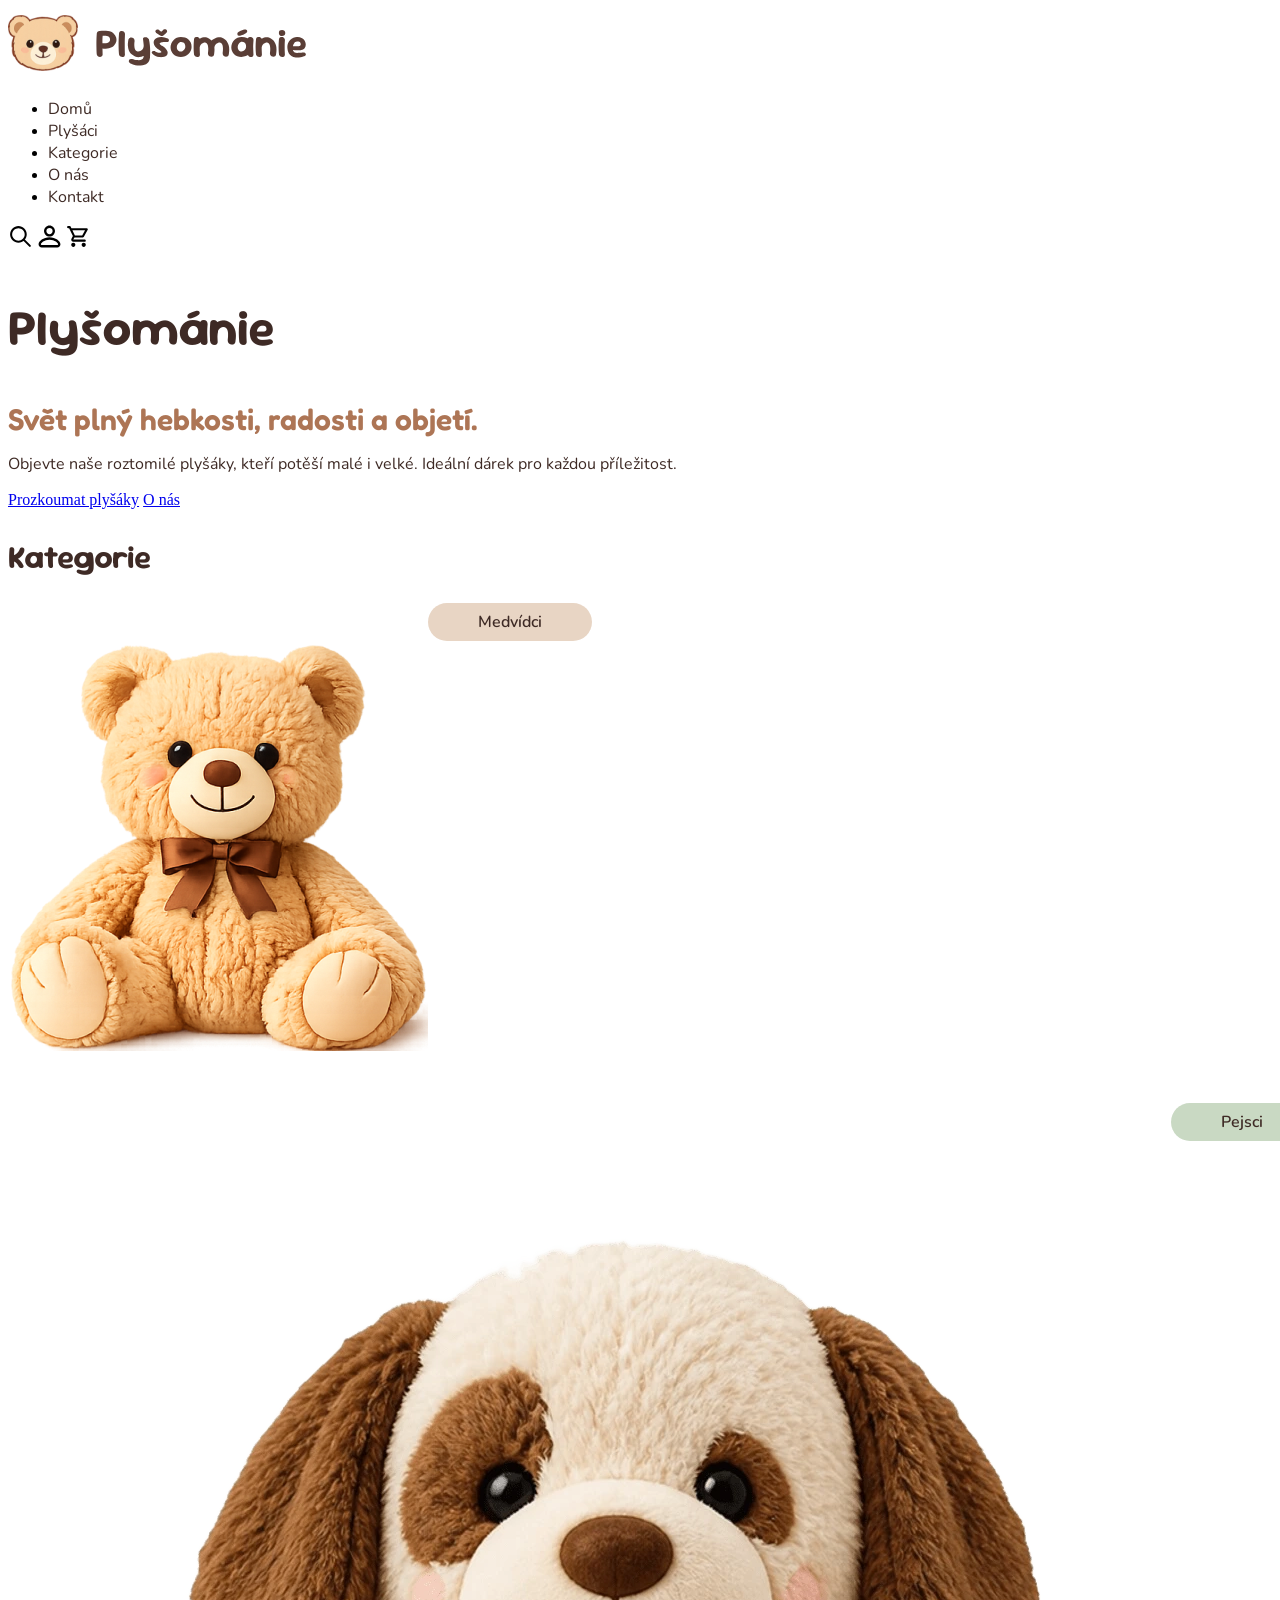
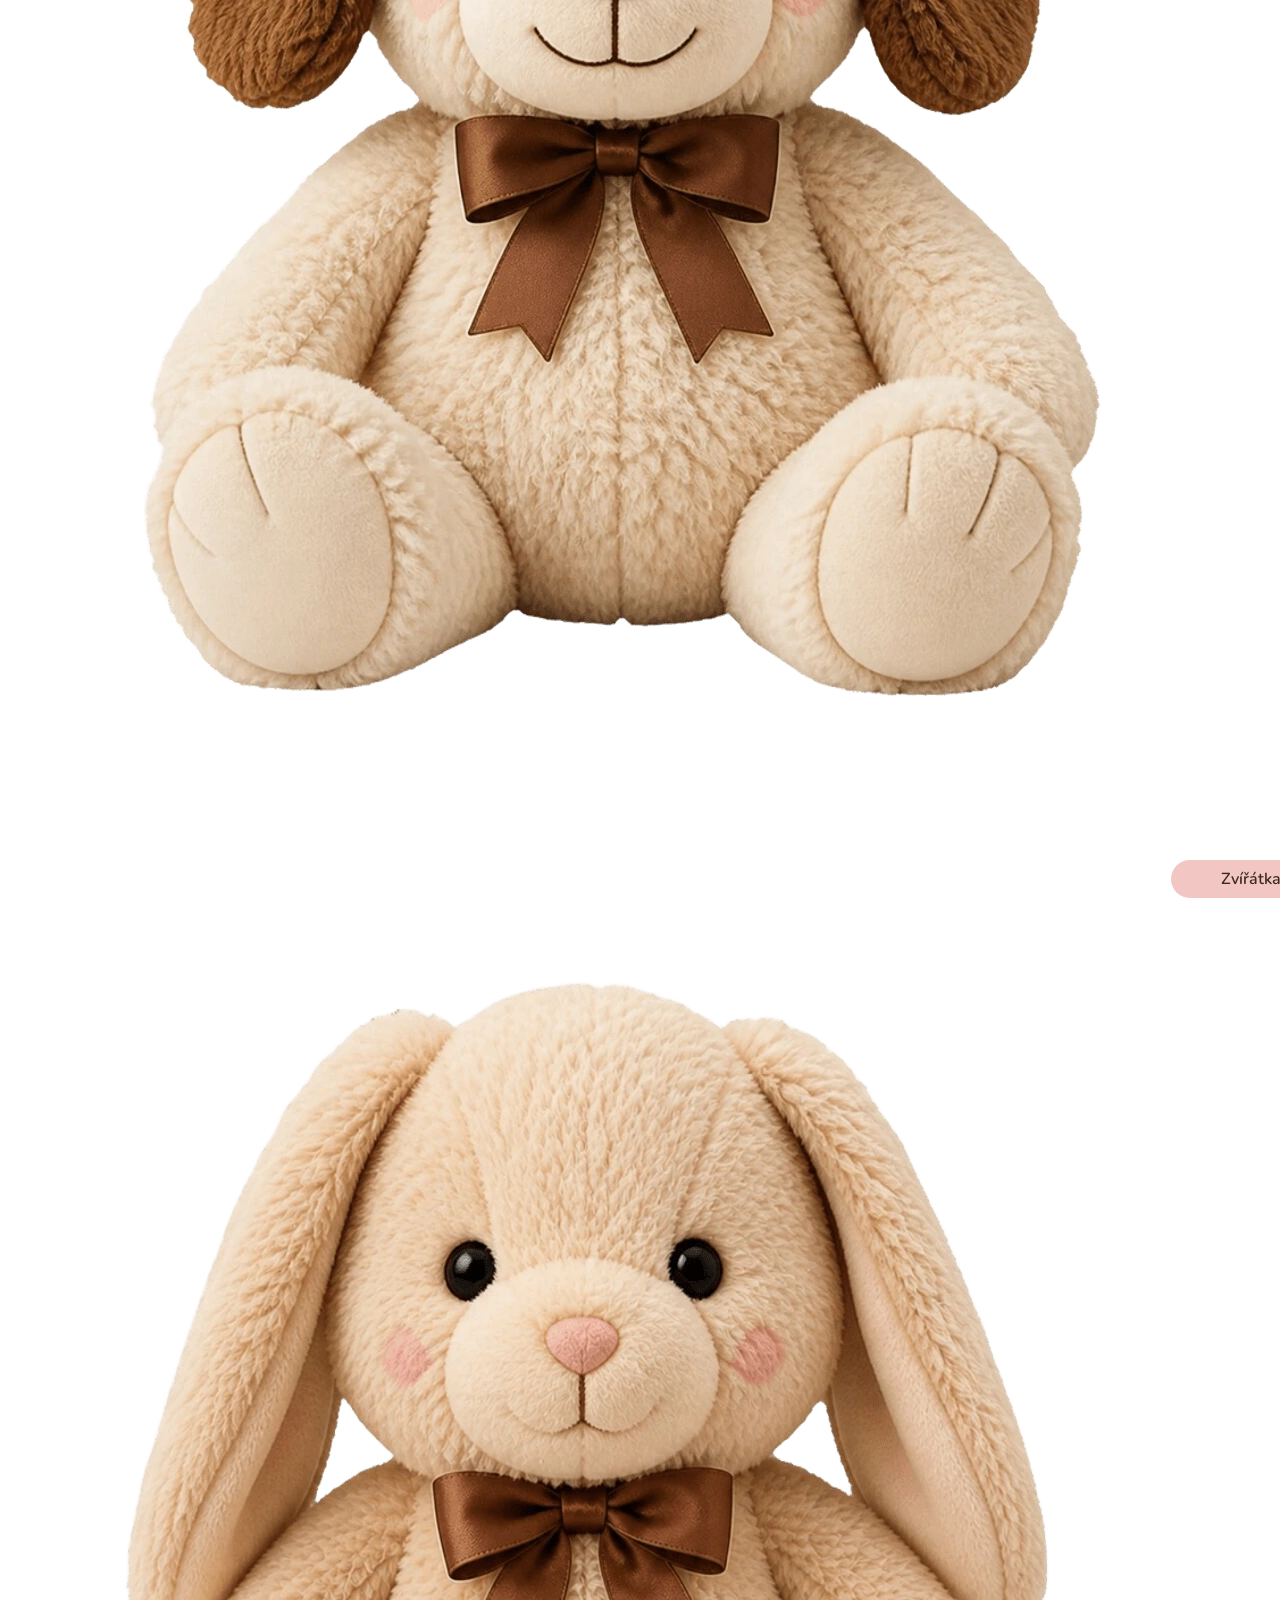
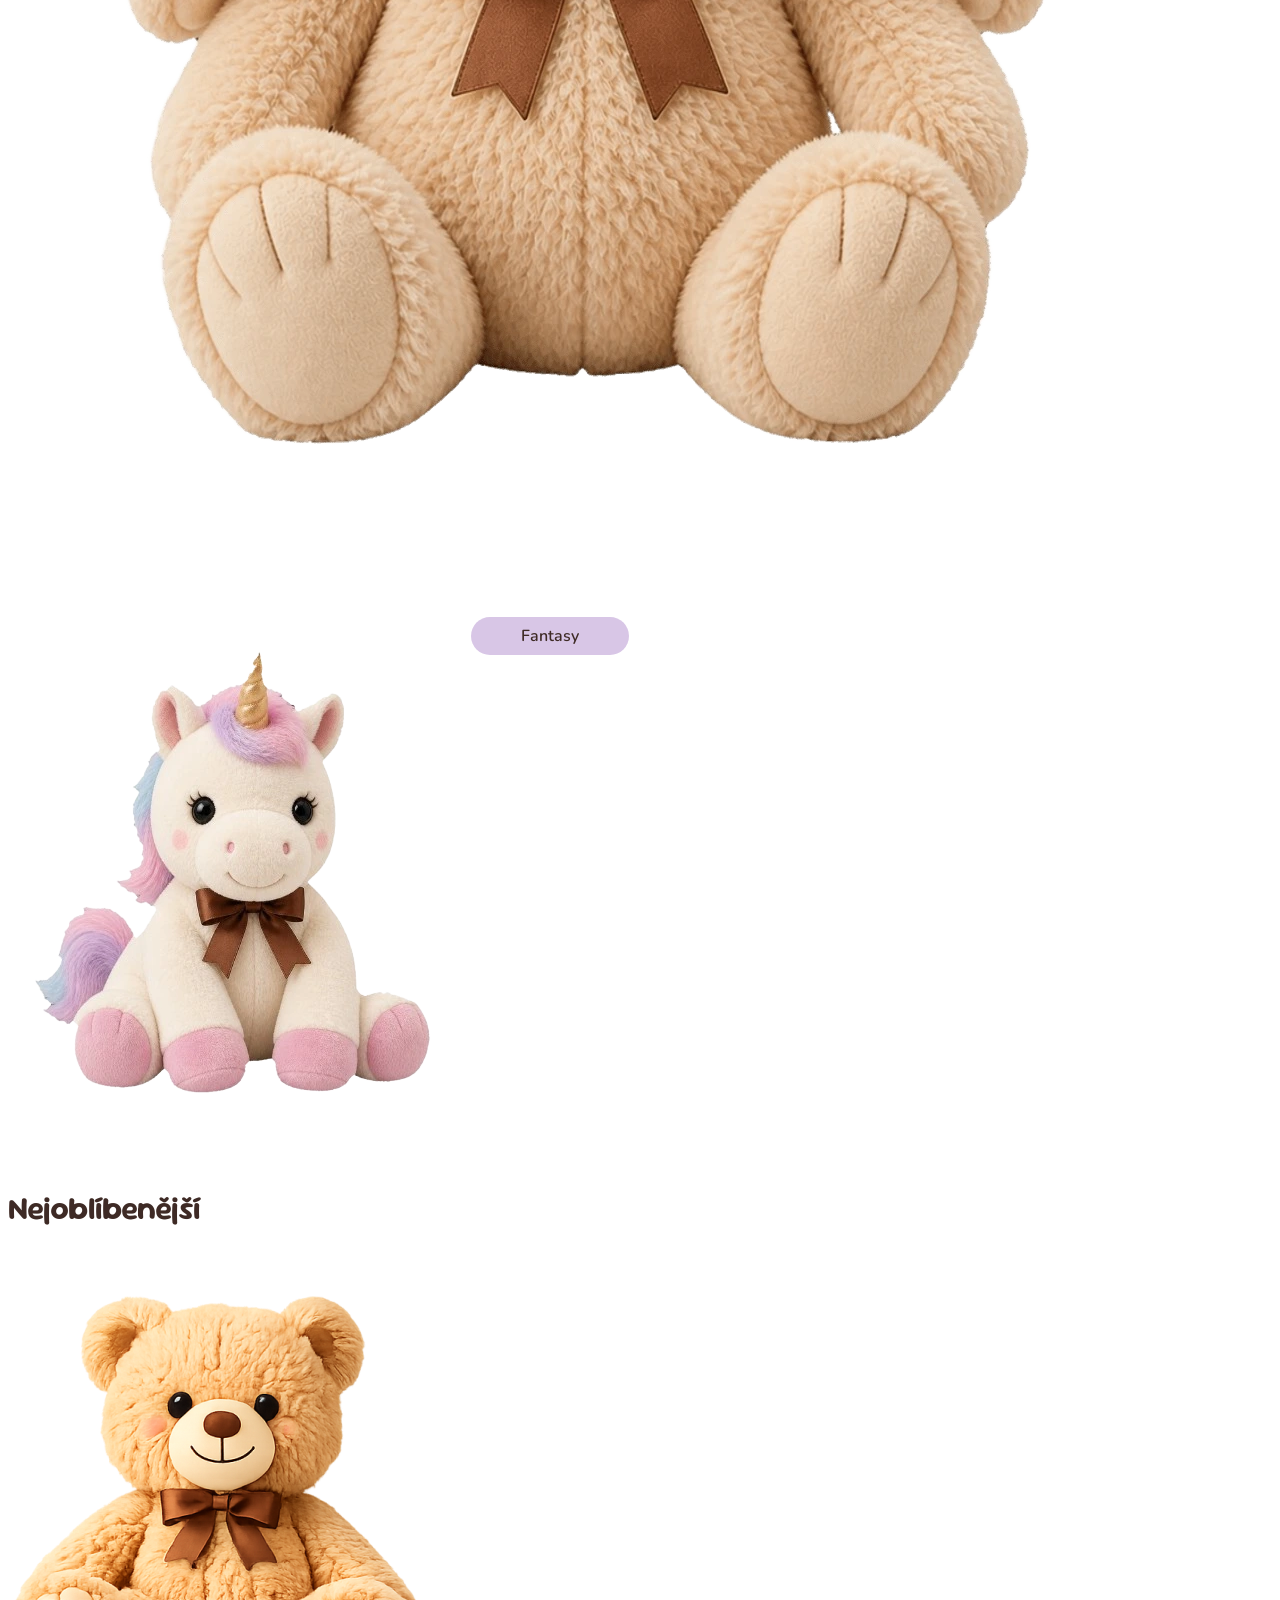
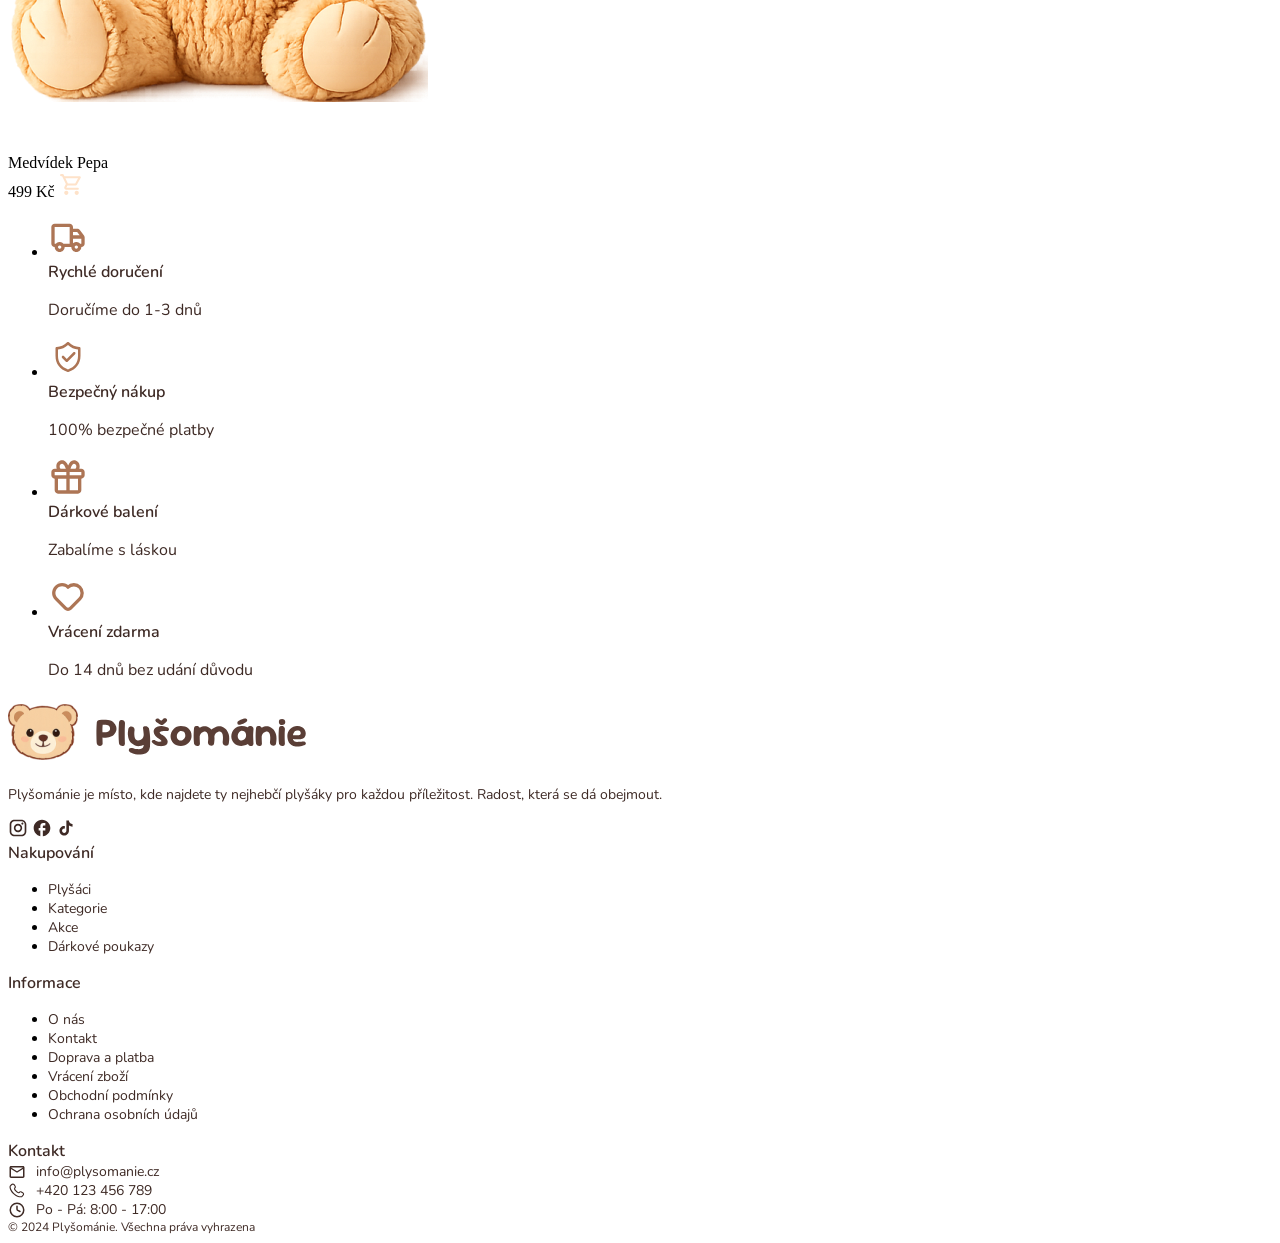
==== HTML/Domů.html @ 6375aa0b "17. commit" ====
<!DOCTYPE html>
<html lang="cs">

<head>
    <meta charset="UTF-8">
    <meta name="viewport" content="width=device-width, initial-scale=1.0">
    <link rel="stylesheet" href="../CSS/main.css">
    <title>Plyšománie - domovská stránka</title>
</head>

<body>
    <!-- Header -->
    <header class="header">
        <a href="./Domů.html" class="logo">
            <img src="../Pictures/Logo/Logo_a_název.svg" alt="Logo">
        </a>
        <nav class="nav">
            <ul>
                <li><a href="./Domů.html" class="nav__link">Domů</a></li>
                <li><a href="./Plyšáci.html" class="nav__link">Plyšáci</a></li>
                <li><a href="./Kategorie.html" class="nav__link">Kategorie</a></li>
                <li><a href="./O nás.html" class="nav__link">O nás</a></li>
                <li><a href="./Kontakt.html" class="nav__link">Kontakt</a></li>
            </ul>
        </nav>
        <div class="icons">
            <a href="#hledat" class="search-icon">
                <img src="../Pictures/Nav icons/tabler_zoom.svg" alt="Hledat">
            </a>
            <a href="#profil" class="profile-icon">
                <img src="../Pictures/Nav icons/gravity-ui_person.svg" alt="Profil">
            </a>
            <a href="#košík" class="cart-icon">
                <img src="../Pictures/Nav icons/mmaterial-symbols_shopping-cart-outline-rounded.svg" alt="Košík">
            </a>
        </div>
    </header>

    <!-- Hero -->
    <section class="hero">
        <div>
            <h1 class="hero__title">Plyšománie</h1>
            <span class="hero__subtitle">Svět plný hebkosti, radosti a objetí.</span>
            <p class="hero__description">Objevte naše roztomilé plyšáky, kteří potěší malé i velké. Ideální dárek pro
                každou příležitost.</p>
        </div>
        <div>
            <a href="./Plyšáci.html" class="btn-hero">Prozkoumat plyšáky</a>
            <a href="./O nás.html" class="btn-hero-secondary">O nás</a>
        </div>
    </section>

    <!-- Kategorie -->
    <section class="section">
        <h2 class="section__title">Kategorie</h2>
        <div class="categories">
            <a href="#medvídci" class="categories__item--bears">
                <img src="../Pictures/Animals/Medved.webp" alt="Medvídci">
                <span class="categories__title--bears">Medvídci</span>
            </a>
        </div>
        <div class="categories">
            <a href="#pejsci" class="categories__item--dogs">
                <img src="../Pictures/Animals/Pes.webp" alt="Pejsci">
                <span class="categories__title--dogs">Pejsci</span>
            </a>
        </div>
        <div class="categories">
            <a href="#zvířátka" class="categories__item--animals">
                <img src="../Pictures/Animals/Zajic.webp" alt="Zvířátka">
                <span class="categories__title--animals">Zvířátka</span>
            </a>
        </div>
        <div class="categories">
            <a href="#fantasy" class="categories__item--fantasy">
                <img src="../Pictures/Animals/Jednorozec.webp" alt="Fantasy">
                <span class="categories__title--fantasy">Fantasy</span>
            </a>
        </div>
    </section>

    <!-- Nejoblíbenější -->
    <section class="section">
        <h2 class="section__title">Nejoblíbenější</h2>
        <div class="products">
            <div class="products__item">
                <img src="../Pictures/Animals/Medved.webp" alt="Medvídek" class="product__image">
                <div class="product__info">
                    <span class="product__name">Medvídek Pepa</span>
                    <div class="product__footer">
                        <span class="product__price">499 Kč</span>
                        <a href="#košík" class="btn-product">
                            <img src="../Pictures/Card/pmaterial-symbols_shopping-cart-outline-rounded.svg" alt="Do košíku">
                        </a>
                    </div>
                    
                </div>
            </div>
            <div class="products__item">

            </div>
        </div>
    </section>

    
    <section class="benefits">
        <ul class="benefits__list">
            <li class="benefit">
                <img src="../Pictures/Benefit icons/boxicons_truck.svg" alt="Rychlé doručení" class="benefit__icon">
                <div class="benefit__text">
                    <span class="benefit__title">Rychlé doručení</span>
                    <p class="benefit__description">Doručíme do 1-3 dnů</p>
                </div>
            </li>
            <li class="benefit">
                <img src="../Pictures/Benefit icons/fluent_shield-task-16-regular.svg" alt="Bezpečný nákup" class="benefit__icon">
                <div class="benefit__text">
                    <span class="benefit__title">Bezpečný nákup</span>
                    <p class="benefit__description">100% bezpečné platby</p>
                </div>
            </li>
            <li class="benefit">
                <img src="../Pictures/Benefit icons/boxicons_gift.svg" alt="Dárkové balení" class="benefit__icon">
                <div class="benefit__text">
                    <span class="benefit__title">Dárkové balení</span>
                    <p class="benefit__description">Zabalíme s láskou</p>
                </div>
            </li>
            <li class="benefit">
                <img src="../Pictures/Benefit icons/iiconamoon_heart.svg" alt="Vrácení zdarma" class="benefit__icon">
                <div class="benefit__text">
                    <span class="benefit__title">Vrácení zdarma</span>
                    <p class="benefit__description">Do 14 dnů bez udání důvodu</p>
                </div>
            </li>
        </ul>
    </section>

    <!-- Footer -->
    <footer>
        <div class="footer__container">
            <div class="footer__brand">
                <a href="./Domů.html" class="footer__logo">
                    <img src="../Pictures/Logo/Logo_a_název.svg" alt="Logo">
                </a>
                <p class="footer__text">
                    Plyšománie je místo, kde najdete ty nejhebčí plyšáky pro každou příležitost. Radost, která se dá
                    obejmout.
                </p>
                <!-- Sociální média -->
                <div class="footer__social">
                    <a href="#instagram" class="footer__social-icon">
                        <img src="../Pictures/Footer icons/Social media icons/mdi_instagram.svg" alt="Instagram">
                    </a>
                    <a href="#facebook" class="footer__social-icon">
                        <img src="../Pictures/Footer icons/Social media icons/ic_baseline-facebook.svg"
                            alt="Facebook">
                    </a>
                    <a href="#tiktok" class="footer__social-icon">
                        <img src="../Pictures/Footer icons/Social media icons/ic_baseline-tiktok.svg"
                            alt="Tiktok">
                    </a>
                </div>
            </div>

            <!-- Nakupování -->
            <div class="footer__column">
                <span class="footer__title">Nakupování</span>
                <ul class="footer__list">
                    <li><a href="./Plyšáci.html" class="footer__link">Plyšáci</a></li>
                    <li><a href="./Kategorie.html" class="footer__link">Kategorie</a></li>
                    <li><a href="#akce" class="footer__link">Akce</a></li>
                    <li><a href="#dárkové_poukazy" class="footer__link">Dárkové poukazy</a></li>
                </ul>
            </div>

            <!-- Informace -->
            <div class="footer__column">
                <span class="footer__title">Informace</span>
                <ul class="footer__list">
                    <li><a href="./O nás.html" class="footer__link">O nás</a></li>
                    <li><a href="./Kontakt.html" class="footer__link">Kontakt</a></li>
                    <li><a href="#doprava_a_platba" class="footer__link">Doprava a platba</a></li>
                    <li><a href="#vrácení_zboží" class="footer__link">Vrácení zboží</a></li>
                    <li><a href="#obchodní_podmínky" class="footer__link">Obchodní podmínky</a></li>
                    <li><a href="#ochrana_osobních_údajů" class="footer__link">Ochrana osobních údajů</a></li>
                </ul>
            </div>

            <!-- Kontakt -->
            <div class="footer__column">
                <span class="footer__title">Kontakt</span>
                <a href="mailto:info@plysomanie.cz" class="footer__link">
                    <img src="../Pictures/Footer icons/Contact icons/material-symbols_mail-outline-rounded.svg"
                        alt="Email">
                    <span>info@plysomanie.cz</span>
                </a>
                <a href="tel:+420123456789" class="footer__link">
                    <img src="../Pictures/Footer icons/Contact icons/solar_phone-linear.svg" alt="Telefon">
                    <span>+420 123 456 789</span>
                </a>
                <div class="footer__address">
                    <img src="../Pictures/Footer icons/Contact icons/majesticons_clock-line.svg"
                        alt="Otevírací doba">
                    <span>Po - Pá: 8:00 - 17:00</span>
                </div>
            </div>
        </div>
        <div class="footer__copyright">
            © 2024 Plyšománie. Všechna práva vyhrazena
        </div>
    </footer>
</body>
</html>
---- CSS/main.css ----
@import url('https://fonts.googleapis.com/css2?family=Fredoka:wght@300..700&family=Nunito:ital,wght@0,200..1000;1,200..1000&family=Sour+Gummy:ital,wght@0,100..900;1,100..900&display=swap');
/* 
Tučnosti:
300 - Light
400 - Regular
500 - Medium
600 - Semi-Bold
700 - Bold
*/

:root {
    /* ================ Hlavní barvy ================ */
    /* Teplá hnědá */
    --primary-color: #ad7555;
    /* Teplá hnědá selected */
    --primary-color-selected: #835136;

    /* Světle béžová */
    --secondary-color: #fee2c9;
    /* Světle béžová selected */
    --secondary-color-selected: #ddb28c;

    /* Tmavší hnědá */
    --text-color: #3e2a25;
    /* Teplá hnědá */
    --secondary-text-color: #ad7555;

    /* Krémová */
    --background-color: #faf3ee;
    /* Světle šedá */
    --secondary-background-color: #ebe2da;

    /* ================ Kategorie ================ */
    /* Medvídci */
    --category-bears: #e8d5c4;
    /* Pejsci */
    --category-dogs: #c9d9c3;
    /* Zvířátka */
    --category-animals: #f2c6c2;
    /* Fantasy */
    --category-fantasy: #d8c6e6;
}


/* ================ Header a footer ================ */
/* Header */
.nav__link {
    font-family: 'Nunito', sans-serif;
    color: var(--text-color);
    font-size: 1rem;
    text-decoration: none;
}

.search-icon {
    width: 24px;
    height: 24px;
    text-decoration: none;
}

.profile-icon {
    width: 24px;
    height: 24px;
    text-decoration: none;
}

.cart-icon {
    width: 24px;
    height: 24px;
    text-decoration: none;
}

/* Footer */
.footer__text {
    font-family: 'Nunito', sans-serif;
    color: var(--text-color);
    font-size: 0.875rem;
}

.footer__social-icon {
    width: 20px;
    height: 20px;
    text-decoration: none;
}

.footer__title {
    font-family: 'Nunito', sans-serif;
    font-weight: 600;
    color: var(--text-color);
    font-size: 1rem;
}

.footer__link {
    display: flex;
    align-items: center;
    gap: 10px;
    font-family: 'Nunito', sans-serif;
    color: var(--text-color);
    font-size: 0.875rem;
    text-decoration: none;
}

.footer__address {
    display: flex;
    align-items: center;
    gap: 10px;
    font-family: 'Nunito', sans-serif;
    color: var(--text-color);
    font-size: 0.875rem;
}

.footer__copyright {
    font-family: 'Nunito', sans-serif;
    color: var(--text-color);
    font-size: 0.75rem;
}

.footer__link img {
    display: block;
    flex-shrink: 0;
    width: 18px;
    height: 18px;
}
.footer__address img {
    display: block;
    flex-shrink: 0;
    width: 18px;
    height: 18px;
}


/* ================ Domů ================ */
/* Hero */
.hero__title {
    font-family: 'Sour Gummy', sans-serif;
    font-weight: 700;
    color: var(--text-color);
    font-size: 3.125rem;
}

.hero__subtitle {
    font-family: 'Fredoka', sans-serif;
    font-weight: 600;
    color: var(--secondary-text-color);
    font-size: 1.875rem;
}

.hero__description {
    font-family: 'Nunito', sans-serif;
    color: var(--text-color);
    font-size: 1rem;
}

/* Kategorie */
.categories__title--bears {
    font-family: 'Nunito', sans-serif;
    font-weight: 600;
    color: var(--text-color);
    font-size: 1rem;
    text-decoration: none;
    position: absolute;
    background-color: var(--category-bears);
    padding: 0.5em 3.125em;
    border-radius: 50px;
}

.categories__title--dogs {
    font-family: 'Nunito', sans-serif;
    font-weight: 600;
    color: var(--text-color);
    font-size: 1rem;
    text-decoration: none;
    position: absolute;
    background-color: var(--category-dogs);
    padding: 0.5em 3.125em;
    border-radius: 50px;
}

.categories__title--animals {
    font-family: 'Nunito', sans-serif;
    font-weight: 600;
    color: var(--text-color);
    font-size: 1rem;
    text-decoration: none;
    position: absolute;
    background-color: var(--category-animals);
    padding: 0.5em 3.125em;
    border-radius: 50px;
}

.categories__title--fantasy {
    font-family: 'Nunito', sans-serif;
    font-weight: 600;
    color: var(--text-color);
    font-size: 1rem;
    text-decoration: none;
    position: absolute;
    background-color: var(--category-fantasy);
    padding: 0.5em 3.125em;
    border-radius: 50px;
}

/* Card */
.card__title {
    font-family: 'Nunito', sans-serif;
    font-weight: 600;
    color: var(--text-color);
    font-size: 1rem;
}

.card__price {
    font-family: 'Nunito', sans-serif;
    font-weight: 700;
    color: var(--secondary-text-color);
    font-size: 1.25rem;
}

/* Benefity */
.benefit__icon {
    width: 40px;
    height: 40px;
}

.benefit__title {
    font-family: 'Nunito', sans-serif;
    font-weight: 600;
    color: var(--text-color);
    font-size: 1rem;
}

.benefit__description {
    font-family: 'Nunito', sans-serif;
    color: var(--text-color);
    font-size: 1rem;
}


/* ================ O nás ================ */
/* Tým */
.team__name {
    font-family: 'Nunito', sans-serif;
    font-weight: 600;
    color: var(--text-color);
    font-size: 1rem;
}

.team__position {
    font-family: 'Nunito', sans-serif;
    font-weight: 400;
    color: var(--text-color);
    font-size: 1rem;
}


/* ================ Kontakt ================ */
/* Kontakt */
.contact__text-title {
    font-family: 'Nunito', sans-serif;
    font-weight: 600;
    color: var(--text-color);
    font-size: 1rem;
}

.contact__text-description {
    font-family: 'Nunito', sans-serif;
    color: var(--text-color);
    font-size: 1rem;
    text-decoration: none;
}

.contact__social-icon {
    width: 34px;
    height: 34px;
    text-decoration: none;
}

.contact__icon {
    width: 40px;
    height: 40px;
}

/* Napište nám */
.contact-form__checkbox-label {
    gap: 10px;
    font-family: 'Nunito', sans-serif;
    color: var(--text-color);
    font-size: 0.875rem;
}


/* ================ Section ================ */

/* h2 */
.section__title {
    font-family: 'Sour Gummy', sans-serif;
    font-weight: 700;
    color: var(--text-color);
    font-size: 2rem;
}

.section__description {
    font-family: 'Nunito', sans-serif;
    color: var(--text-color);
    font-size: 1rem;
}
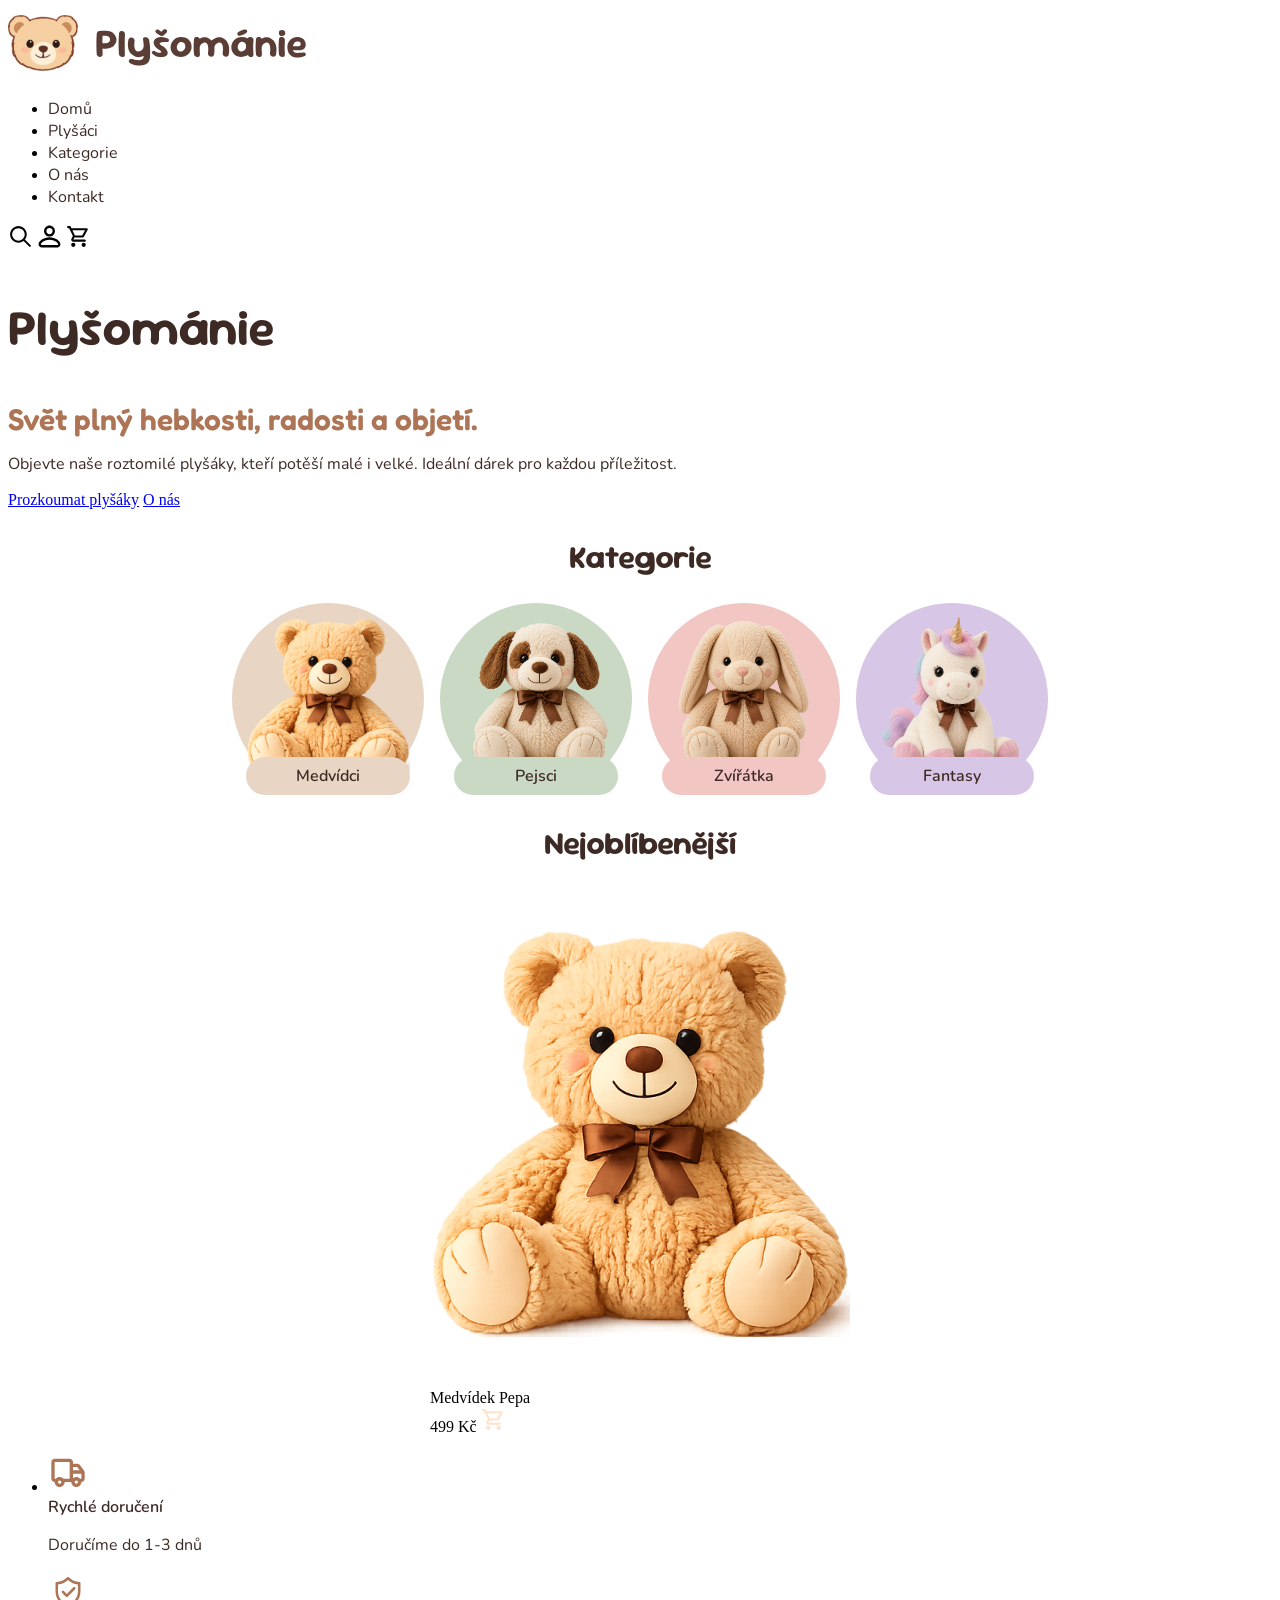
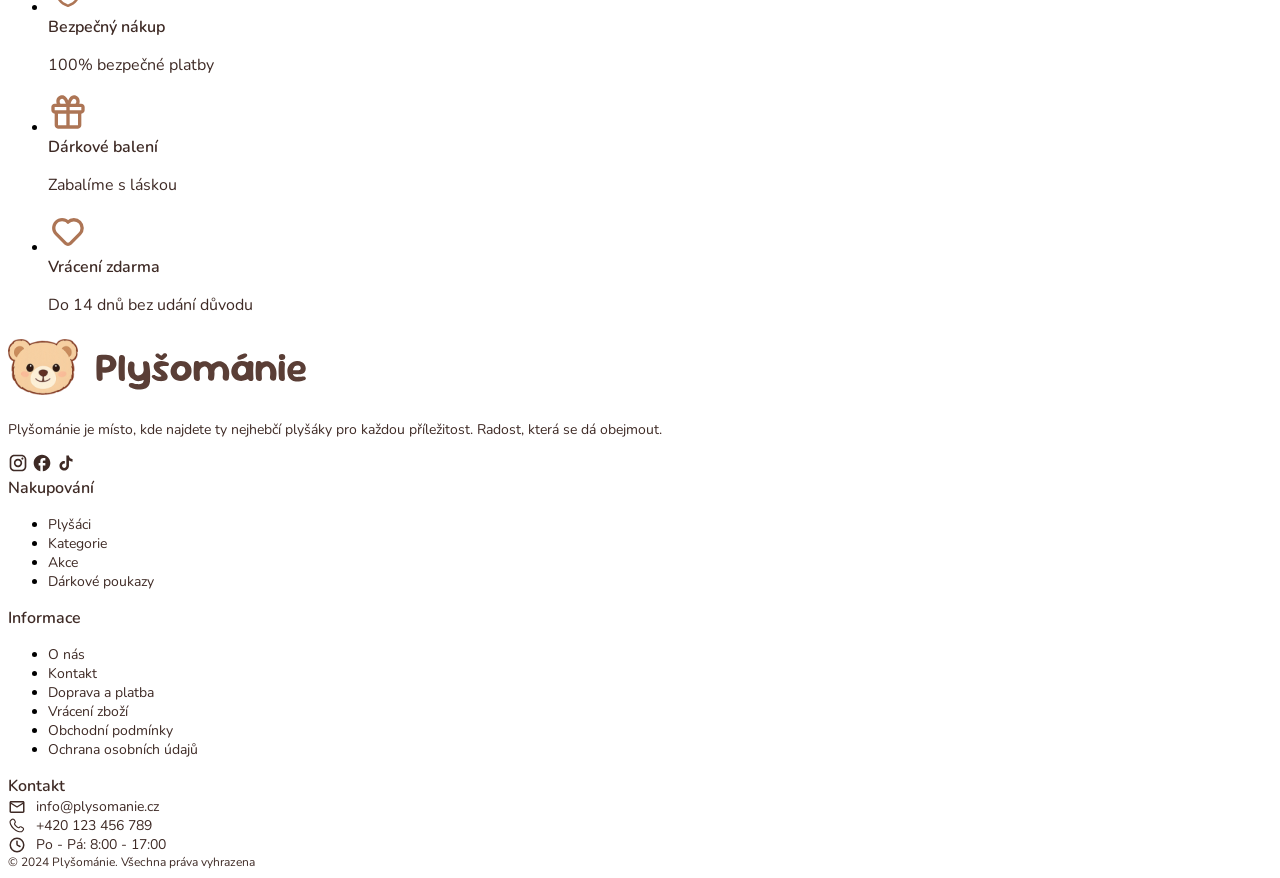
==== commit 120dbbc6: "19. commit - kategorie-flex" ====
--- a/HTML/Domů.html
+++ b/HTML/Domů.html
@@ -54,28 +54,34 @@
     <section class="section">
         <h2 class="section__title">Kategorie</h2>
         <div class="categories">
-            <a href="#medvídci" class="categories__item--bears">
-                <img src="../Pictures/Animals/Medved.webp" alt="Medvídci">
-                <span class="categories__title--bears">Medvídci</span>
-            </a>
-        </div>
-        <div class="categories">
-            <a href="#pejsci" class="categories__item--dogs">
-                <img src="../Pictures/Animals/Pes.webp" alt="Pejsci">
-                <span class="categories__title--dogs">Pejsci</span>
-            </a>
-        </div>
-        <div class="categories">
-            <a href="#zvířátka" class="categories__item--animals">
-                <img src="../Pictures/Animals/Zajic.webp" alt="Zvířátka">
-                <span class="categories__title--animals">Zvířátka</span>
-            </a>
-        </div>
-        <div class="categories">
-            <a href="#fantasy" class="categories__item--fantasy">
-                <img src="../Pictures/Animals/Jednorozec.webp" alt="Fantasy">
-                <span class="categories__title--fantasy">Fantasy</span>
-            </a>
+            <div class="categories_item">
+                <a href="#medvídci" class="categories__item--bears">
+                    <div class="categories__circle--bears"></div>
+                    <img class="categories__image" src="../Pictures/Animals/Medved.webp" alt="Medvídci">
+                    <span class="categories__title--bears">Medvídci</span>
+                </a>
+            </div>
+            <div class="categories_item">
+                <a href="#pejsci" class="categories__item--dogs">
+                    <div class="categories__circle--dogs"></div>
+                    <img class="categories__image" src="../Pictures/Animals/Pes.webp" alt="Pejsci">
+                    <span class="categories__title--dogs">Pejsci</span>
+                </a>
+            </div>
+            <div class="categories_item">
+                <a href="#zvířátka" class="categories__item--animals">
+                    <div class="categories__circle--animals"></div>
+                    <img class="categories__image" src="../Pictures/Animals/Zajic.webp" alt="Zvířátka">
+                    <span class="categories__title--animals">Zvířátka</span>
+                </a>
+            </div>
+            <div class="categories_item">
+                <a href="#fantasy" class="categories__item--fantasy">
+                    <div class="categories__circle--fantasy"></div>
+                    <img class="categories__image" src="../Pictures/Animals/Jednorozec.webp" alt="Fantasy">
+                    <span class="categories__title--fantasy">Fantasy</span>
+                </a>
+            </div>
         </div>
     </section>
 
@@ -90,10 +96,11 @@
                     <div class="product__footer">
                         <span class="product__price">499 Kč</span>
                         <a href="#košík" class="btn-product">
-                            <img src="../Pictures/Card/pmaterial-symbols_shopping-cart-outline-rounded.svg" alt="Do košíku">
+                            <img src="../Pictures/Card/pmaterial-symbols_shopping-cart-outline-rounded.svg"
+                                alt="Do košíku">
                         </a>
                     </div>
-                    
+
                 </div>
             </div>
             <div class="products__item">
@@ -102,7 +109,7 @@
         </div>
     </section>
 
-    
+
     <section class="benefits">
         <ul class="benefits__list">
             <li class="benefit">
@@ -113,7 +120,8 @@
                 </div>
             </li>
             <li class="benefit">
-                <img src="../Pictures/Benefit icons/fluent_shield-task-16-regular.svg" alt="Bezpečný nákup" class="benefit__icon">
+                <img src="../Pictures/Benefit icons/fluent_shield-task-16-regular.svg" alt="Bezpečný nákup"
+                    class="benefit__icon">
                 <div class="benefit__text">
                     <span class="benefit__title">Bezpečný nákup</span>
                     <p class="benefit__description">100% bezpečné platby</p>
@@ -153,12 +161,10 @@
                         <img src="../Pictures/Footer icons/Social media icons/mdi_instagram.svg" alt="Instagram">
                     </a>
                     <a href="#facebook" class="footer__social-icon">
-                        <img src="../Pictures/Footer icons/Social media icons/ic_baseline-facebook.svg"
-                            alt="Facebook">
+                        <img src="../Pictures/Footer icons/Social media icons/ic_baseline-facebook.svg" alt="Facebook">
                     </a>
                     <a href="#tiktok" class="footer__social-icon">
-                        <img src="../Pictures/Footer icons/Social media icons/ic_baseline-tiktok.svg"
-                            alt="Tiktok">
+                        <img src="../Pictures/Footer icons/Social media icons/ic_baseline-tiktok.svg" alt="Tiktok">
                     </a>
                 </div>
             </div>
@@ -200,8 +206,7 @@
                     <span>+420 123 456 789</span>
                 </a>
                 <div class="footer__address">
-                    <img src="../Pictures/Footer icons/Contact icons/majesticons_clock-line.svg"
-                        alt="Otevírací doba">
+                    <img src="../Pictures/Footer icons/Contact icons/majesticons_clock-line.svg" alt="Otevírací doba">
                     <span>Po - Pá: 8:00 - 17:00</span>
                 </div>
             </div>
@@ -211,4 +216,5 @@
         </div>
     </footer>
 </body>
+
 </html>
--- a/CSS/main.css
+++ b/CSS/main.css
@@ -151,16 +151,87 @@
 }
 
 /* Kategorie */
+.section {
+    display: flex;
+    flex-direction: column;
+    align-items: center;
+    justify-content: center;
+}
+
+.categories {
+    display: flex;
+    flex-wrap: wrap;
+    align-items: center;
+    justify-content: center;
+    gap: 1rem;
+}
+.categories_item {
+    display: flex;
+    align-items: center;
+    justify-content: center;
+}
+
+.categories__item--bears {
+    position: relative;
+    width: 12rem;
+    height: 12rem;
+}
+
+.categories__image {
+    position: absolute;
+    width: 10.25rem;
+    z-index: 1;
+    left: 50%;
+    top: 50%;
+    transform: translate(-50%, -50%);
+}
+
 .categories__title--bears {
     font-family: 'Nunito', sans-serif;
     font-weight: 600;
     color: var(--text-color);
     font-size: 1rem;
     text-decoration: none;
-    position: absolute;
+    text-align: center;
+    position: absolute;
+    z-index: 1;
     background-color: var(--category-bears);
+    width: 4rem;
     padding: 0.5em 3.125em;
     border-radius: 50px;
+    bottom: 0rem;
+    left: 50%;
+    transform: translateX(-50%);
+}
+
+.categories__circle--bears {
+    z-index: -1;
+    width: 12rem;
+    height: 12rem;
+    background-color: var(--category-bears);
+    border-radius: 50%;
+    position: absolute;
+    left: 50%;
+    top: 50%;
+    transform: translate(-50%, -50%);
+}
+
+.categories__item--dogs {
+    position: relative;
+    width: 12rem;
+    height: 12rem;
+}
+
+.categories__circle--dogs {
+    z-index: -1;
+    width: 12rem;
+    height: 12rem;
+    background-color: var(--category-dogs);
+    border-radius: 50%;
+    position: absolute;
+    left: 50%;
+    top: 50%;
+    transform: translate(-50%, -50%);
 }
 
 .categories__title--dogs {
@@ -169,10 +240,34 @@
     color: var(--text-color);
     font-size: 1rem;
     text-decoration: none;
-    position: absolute;
+    text-align: center;
+    position: absolute;
+    z-index: 1;
     background-color: var(--category-dogs);
+    width: 4rem;
     padding: 0.5em 3.125em;
     border-radius: 50px;
+    bottom: 0rem;
+    left: 50%;
+    transform: translateX(-50%);
+}
+
+.categories__item--animals {
+    position: relative;
+    width: 12rem;
+    height: 12rem;
+}
+
+.categories__circle--animals {
+    z-index: -1;
+    width: 12rem;
+    height: 12rem;
+    background-color: var(--category-animals);
+    border-radius: 50%;
+    position: absolute;
+    left: 50%;
+    top: 50%;
+    transform: translate(-50%, -50%);
 }
 
 .categories__title--animals {
@@ -181,10 +276,34 @@
     color: var(--text-color);
     font-size: 1rem;
     text-decoration: none;
-    position: absolute;
+    text-align: center;
+    position: absolute;
+    z-index: 1;
     background-color: var(--category-animals);
+    width: 4rem;
     padding: 0.5em 3.125em;
     border-radius: 50px;
+    bottom: 0rem;
+    left: 50%;
+    transform: translateX(-50%);
+}
+
+.categories__item--fantasy {
+    position: relative;
+    width: 12rem;
+    height: 12rem;
+}
+
+.categories__circle--fantasy {
+    z-index: -1;
+    width: 12rem;
+    height: 12rem;
+    background-color: var(--category-fantasy);
+    border-radius: 50%;
+    position: absolute;
+    left: 50%;
+    top: 50%;
+    transform: translate(-50%, -50%);
 }
 
 .categories__title--fantasy {
@@ -193,10 +312,16 @@
     color: var(--text-color);
     font-size: 1rem;
     text-decoration: none;
-    position: absolute;
+    text-align: center;
+    position: absolute;
+    z-index: 1;
     background-color: var(--category-fantasy);
+    width: 4rem;
     padding: 0.5em 3.125em;
     border-radius: 50px;
+    bottom: 0rem;
+    left: 50%;
+    transform: translateX(-50%);
 }
 
 /* Card */
@@ -286,6 +411,12 @@
     font-size: 0.875rem;
 }
 
+.contact-form__label {
+    font-family: 'Nunito', sans-serif;
+    color: var(--text-color);
+    font-size: 0.875rem;
+}
+
 
 /* ================ Section ================ */
 
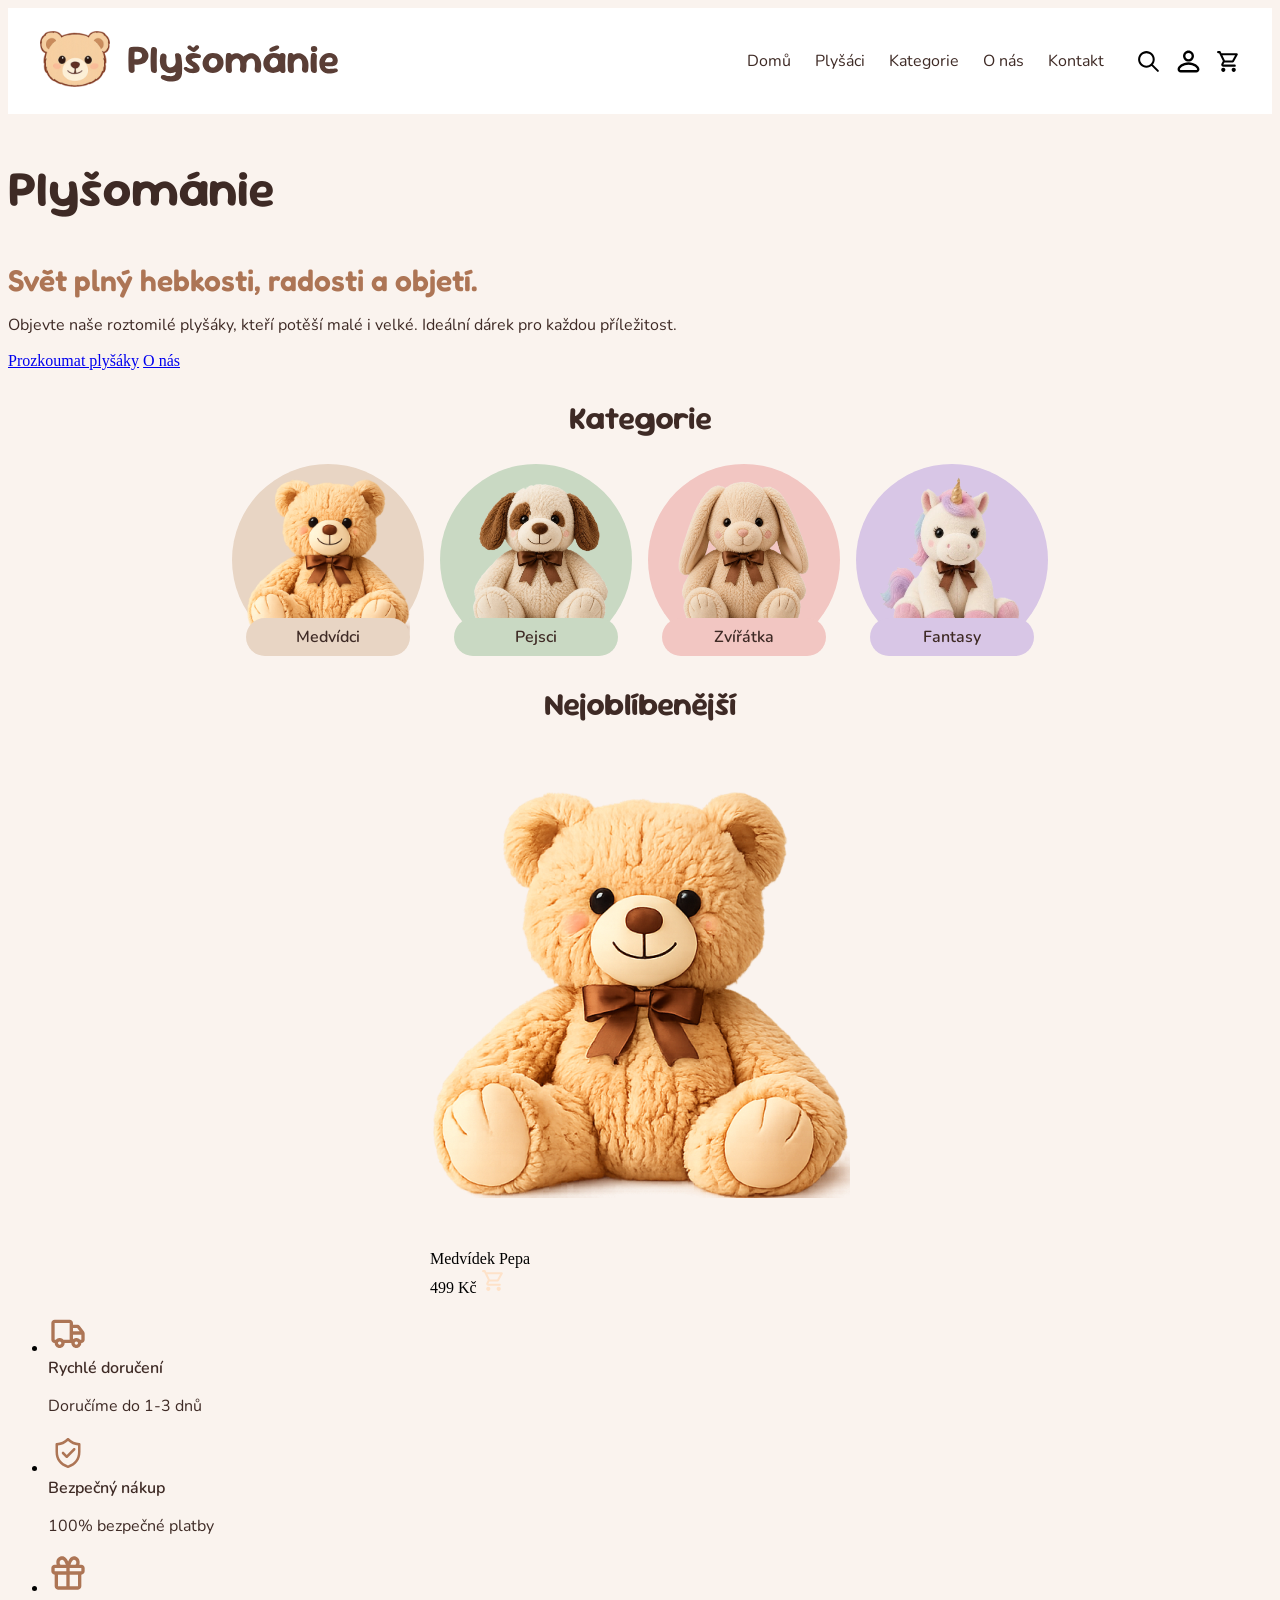
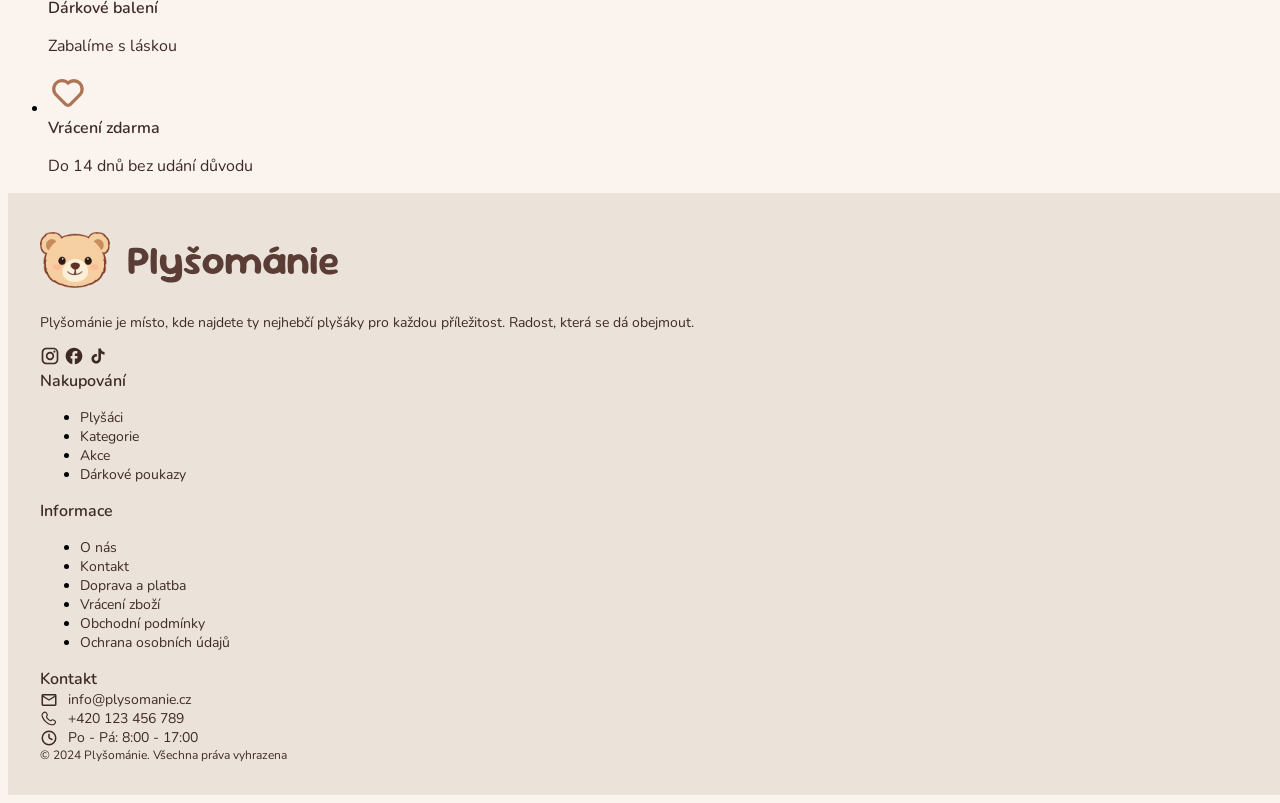
==== commit c5b78d2c: "20. commit - menu" ====
--- a/HTML/Domů.html
+++ b/HTML/Domů.html
@@ -11,29 +11,43 @@
 <body>
     <!-- Header -->
     <header class="header">
-        <a href="./Domů.html" class="logo">
-            <img src="../Pictures/Logo/Logo_a_název.svg" alt="Logo">
-        </a>
-        <nav class="nav">
-            <ul>
-                <li><a href="./Domů.html" class="nav__link">Domů</a></li>
-                <li><a href="./Plyšáci.html" class="nav__link">Plyšáci</a></li>
-                <li><a href="./Kategorie.html" class="nav__link">Kategorie</a></li>
-                <li><a href="./O nás.html" class="nav__link">O nás</a></li>
-                <li><a href="./Kontakt.html" class="nav__link">Kontakt</a></li>
-            </ul>
-        </nav>
-        <div class="icons">
-            <a href="#hledat" class="search-icon">
-                <img src="../Pictures/Nav icons/tabler_zoom.svg" alt="Hledat">
+        <div class="header__container">
+            <a href="./Domů.html" class="logo">
+                <img src="../Pictures/Logo/Logo_a_název.svg" alt="Logo">
             </a>
-            <a href="#profil" class="profile-icon">
-                <img src="../Pictures/Nav icons/gravity-ui_person.svg" alt="Profil">
-            </a>
-            <a href="#košík" class="cart-icon">
-                <img src="../Pictures/Nav icons/mmaterial-symbols_shopping-cart-outline-rounded.svg" alt="Košík">
-            </a>
-        </div>
+            <div class="header__right">
+                <div class="hamburger-zone">
+                    <button class="hamburger-btn">
+                        <div class="hamburger">
+                            <span></span>
+                            <span></span>
+                            <span></span>
+                        </div>
+                    </button>
+
+                    <nav class="nav">
+                        <ul class="nav__list">
+                            <li><a href="./Domů.html" class="nav__link">Domů</a></li>
+                            <li><a href="./Plyšáci.html" class="nav__link">Plyšáci</a></li>
+                            <li><a href="./Kategorie.html" class="nav__link">Kategorie</a></li>
+                            <li><a href="./O nás.html" class="nav__link">O nás</a></li>
+                            <li><a href="./Kontakt.html" class="nav__link">Kontakt</a></li>
+                        </ul>
+                        <div class="icons">
+                            <a href="#hledat" class="search-icon">
+                                <img src="../Pictures/Nav icons/tabler_zoom.svg" alt="Hledat">
+                            </a>
+                            <a href="#profil" class="profile-icon">
+                                <img src="../Pictures/Nav icons/gravity-ui_person.svg" alt="Profil">
+                            </a>
+                            <a href="#košík" class="cart-icon">
+                                <img src="../Pictures/Nav icons/mmaterial-symbols_shopping-cart-outline-rounded.svg"
+                                    alt="Košík">
+                            </a>
+                        </div>
+                    </nav>
+                </div>
+            </div>
     </header>
 
     <!-- Hero -->
@@ -145,7 +159,7 @@
     </section>
 
     <!-- Footer -->
-    <footer>
+    <footer class="footer">
         <div class="footer__container">
             <div class="footer__brand">
                 <a href="./Domů.html" class="footer__logo">
@@ -214,6 +228,7 @@
         <div class="footer__copyright">
             © 2024 Plyšománie. Všechna práva vyhrazena
         </div>
+        <script src="../JS/hamburger.js"></script>
     </footer>
 </body>
 
--- a/CSS/main.css
+++ b/CSS/main.css
@@ -29,6 +29,10 @@
     --background-color: #faf3ee;
     /* Světle šedá */
     --secondary-background-color: #ebe2da;
+    /* Bílá */
+    --header-background-color: #ffffff;
+    /* Šedobílá */
+    --menu-background-color: #ECECEC;
 
     /* ================ Kategorie ================ */
     /* Medvídci */
@@ -43,12 +47,54 @@
 
 
 /* ================ Header a footer ================ */
+
+body {
+    background-color: var(--background-color);
+}
+
 /* Header */
+.header {
+    width: 100%;
+    background-color: var(--header-background-color);
+}
+
+.header__container {
+    display: flex;
+    align-items: center;
+    justify-content: space-between;
+    padding: 1rem 2rem;
+}
+
+.header__right {
+    display: flex;
+    align-items: center;
+    gap: 1rem;
+}
+
+.nav {
+    display: flex;
+    align-items: center;
+    gap: 2rem;
+}
+
+.nav__list {
+    display: flex;
+    list-style: none;
+    gap: 1.5rem;
+}
+
 .nav__link {
     font-family: 'Nunito', sans-serif;
     color: var(--text-color);
     font-size: 1rem;
     text-decoration: none;
+    white-space: nowrap;
+}
+
+.icons {
+    display: flex;
+    align-items: center;
+    gap: 1rem;
 }
 
 .search-icon {
@@ -69,11 +115,131 @@
     text-decoration: none;
 }
 
+/* Hamburger */
+.hamburger-btn {
+    display: none;
+    background: none;
+    border: none;
+    cursor: pointer;
+    padding: 0;
+}
+
+.hamburger {
+    --rotate-time: .15s;
+    --move-time: .1s;
+}
+
+.hamburger {
+    width: 60px;
+    height: 45px;
+    position: absolute;
+    margin-top: -1.5rem;
+    margin-left: -3rem;
+}
+
+.hamburger span {
+    position: absolute;
+    height: 9px;
+    width: 100%;
+    background: var(--primary-color);
+    border-radius: 4.5px;
+    left: 0;
+    transform-origin: center;
+}
+
+.hamburger span:nth-child(1) {
+    top: 0px;
+}
+
+.hamburger span:nth-child(2) {
+    top: 18px;
+}
+
+.hamburger span:nth-child(3) {
+    bottom: 0px;
+}
+
+@media screen and (max-width: 870px) {
+
+    .hamburger-btn {
+        display: block;
+        position: absolute;
+        z-index: 5;
+    }
+
+    .nav {
+        display: none;
+    }
+
+    .icons {
+        display: none;
+        margin-top: 0;
+    }
+
+    .hamburger-zone.active .nav {
+        display: flex;
+        flex-direction: column;
+        justify-content: center;
+        position: fixed;
+        top: 0;
+        left: 0;
+        width: 100%;
+        height: auto;
+        background-color: var(--menu-background-color);
+        z-index: 4;
+        padding-top: 7rem;
+        padding-bottom: 2rem;
+    }
+
+    .hamburger-zone.active .icons {
+        display: flex;
+        flex-direction: row;
+        justify-content: center;
+        gap: 3rem;
+        margin-top: 4rem;
+    }
+
+    .nav__list {
+        flex-direction: column;
+        align-items: center;
+        gap: 3rem;
+        padding: 0;
+        margin: 0;
+    }
+
+    .hamburger span {
+        transition: transform 0.5s 0.5s,
+        top 0.5s;
+    }
+
+    .hamburger-zone.active .hamburger span:nth-child(2) {
+        opacity: 0;
+        transition: opacity 0.5s;
+    }
+
+    .hamburger-zone.active .hamburger span:nth-child(1) {
+        transform: rotateZ(45deg);
+        top: 18px;
+    }
+
+    .hamburger-zone.active .hamburger span:nth-child(3) {
+        transform: rotateZ(-45deg);
+        top: 18px;
+    }
+}
+
 /* Footer */
+.footer {
+    width: 100%;
+    background-color: var(--secondary-background-color);
+    padding: 2rem;
+}
+
 .footer__text {
     font-family: 'Nunito', sans-serif;
     color: var(--text-color);
     font-size: 0.875rem;
+    display: block;
 }
 
 .footer__social-icon {
@@ -120,6 +286,7 @@
     width: 18px;
     height: 18px;
 }
+
 .footer__address img {
     display: block;
     flex-shrink: 0;
@@ -165,6 +332,7 @@
     justify-content: center;
     gap: 1rem;
 }
+
 .categories_item {
     display: flex;
     align-items: center;
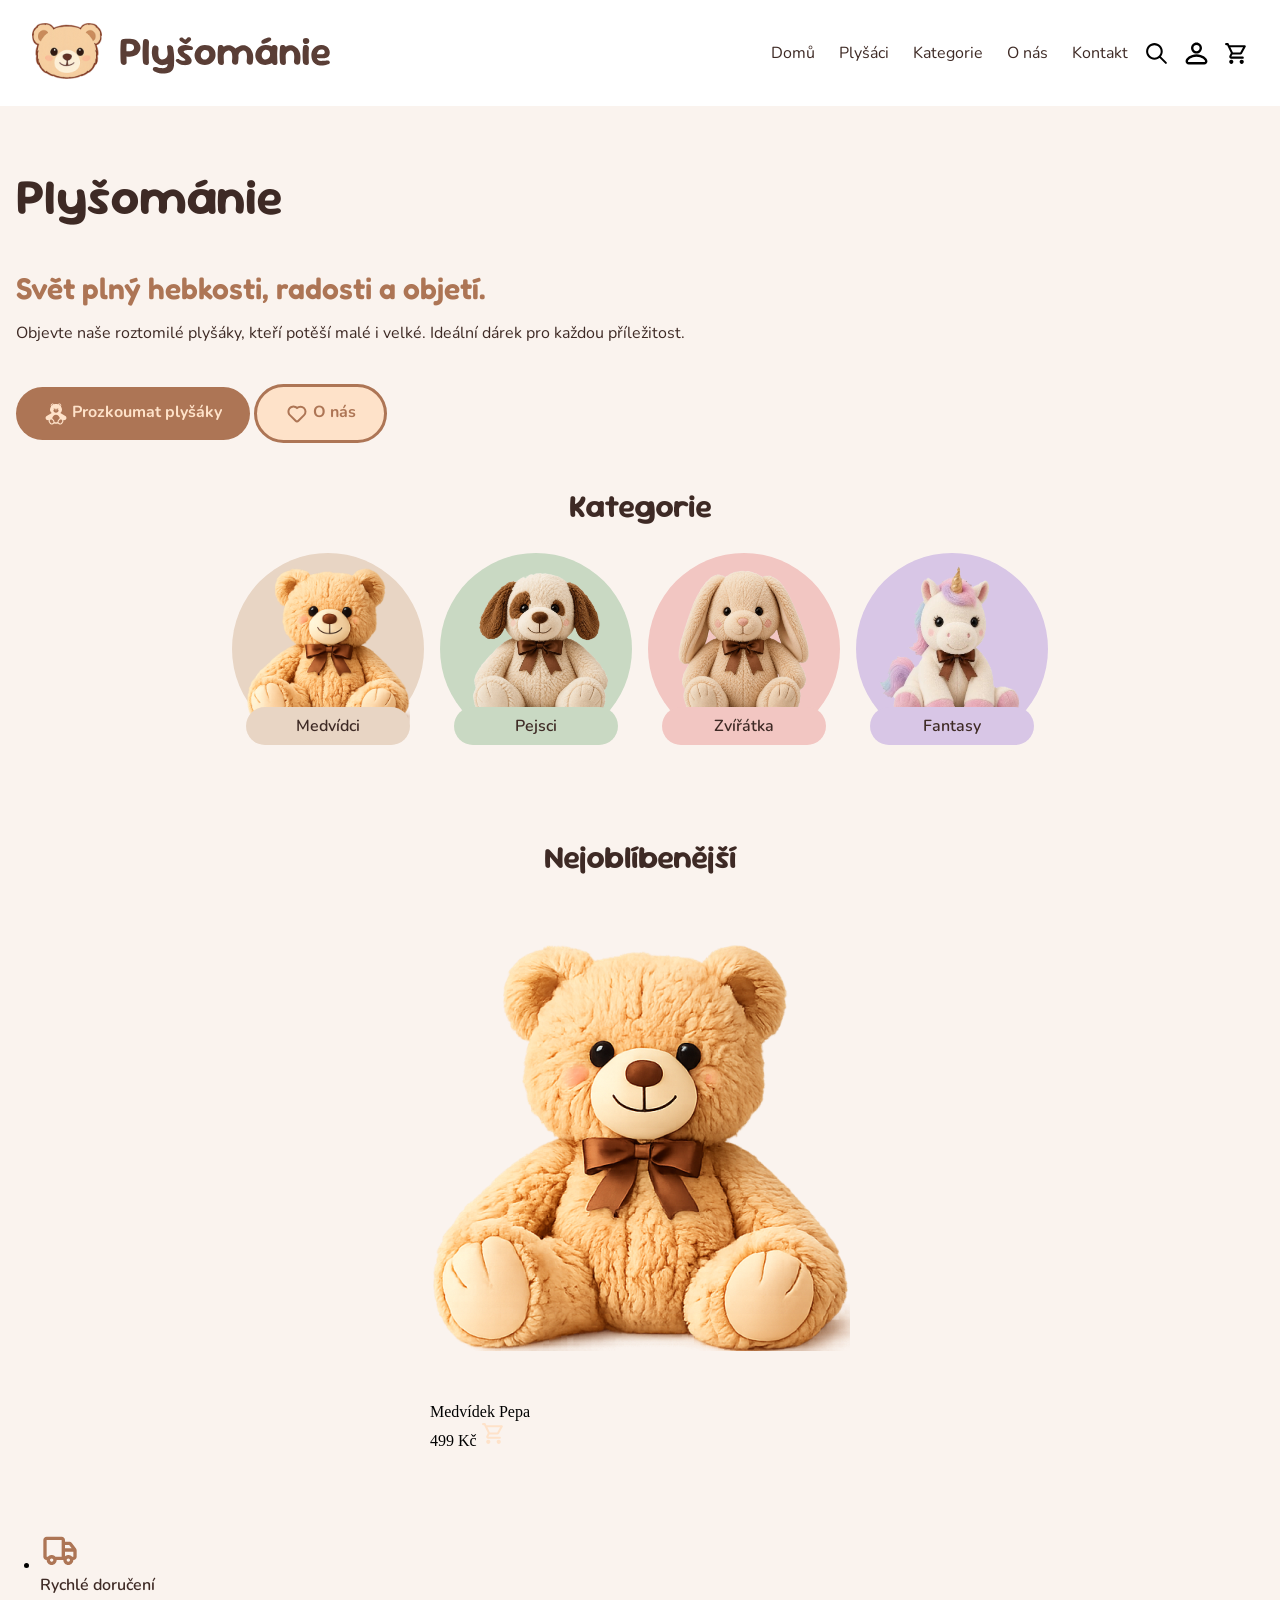
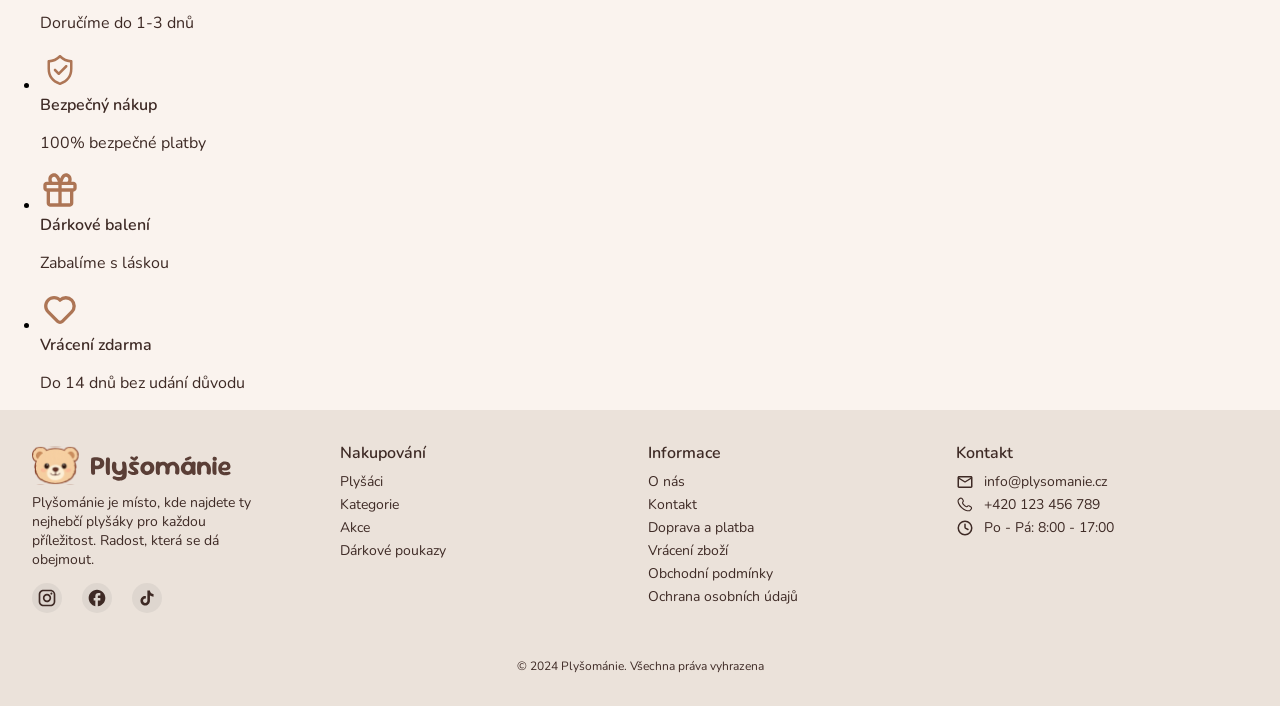
==== commit 39d62b9f: "21. commit - footer a další" ====
--- a/HTML/Domů.html
+++ b/HTML/Domů.html
@@ -59,8 +59,21 @@
                 každou příležitost.</p>
         </div>
         <div>
-            <a href="./Plyšáci.html" class="btn-hero">Prozkoumat plyšáky</a>
-            <a href="./O nás.html" class="btn-hero-secondary">O nás</a>
+            <a href="./Plyšáci.html" class="hero__button">
+            <span class="hero__button--icon">
+                <img src="../Pictures/Button icons/fluent-emoji-high-contrast_teddy-bear.svg" class="button-icon" alt="Plyšáci">
+            </span>
+            <span class="hero__button--primary">
+                Prozkoumat plyšáky
+            </span></a>
+            <a href="./O nás.html" class="hero__button hero__button--secondary">
+                <span>
+                    <img src="../Pictures/Button icons/hiconamoon_heart.svg" class="button-icon" alt="O nás">
+                </span>
+                <span class="button__text--secondary">
+                    O nás
+                </span>
+            </a>
         </div>
     </section>
 
@@ -97,6 +110,7 @@
                 </a>
             </div>
         </div>
+        <a href="./Kategorie.html" class="categories__button">Zobrazit další kategorie</a>
     </section>
 
     <!-- Nejoblíbenější -->
@@ -163,7 +177,7 @@
         <div class="footer__container">
             <div class="footer__brand">
                 <a href="./Domů.html" class="footer__logo">
-                    <img src="../Pictures/Logo/Logo_a_název.svg" alt="Logo">
+                    <img src="../Pictures/Logo/Logo_a_název.svg" class="footer__logo-img" alt="Logo">
                 </a>
                 <p class="footer__text">
                     Plyšománie je místo, kde najdete ty nejhebčí plyšáky pro každou příležitost. Radost, která se dá
@@ -210,19 +224,23 @@
             <!-- Kontakt -->
             <div class="footer__column">
                 <span class="footer__title">Kontakt</span>
-                <a href="mailto:info@plysomanie.cz" class="footer__link">
-                    <img src="../Pictures/Footer icons/Contact icons/material-symbols_mail-outline-rounded.svg"
-                        alt="Email">
-                    <span>info@plysomanie.cz</span>
-                </a>
-                <a href="tel:+420123456789" class="footer__link">
-                    <img src="../Pictures/Footer icons/Contact icons/solar_phone-linear.svg" alt="Telefon">
-                    <span>+420 123 456 789</span>
-                </a>
-                <div class="footer__address">
-                    <img src="../Pictures/Footer icons/Contact icons/majesticons_clock-line.svg" alt="Otevírací doba">
-                    <span>Po - Pá: 8:00 - 17:00</span>
-                </div>
+                <div class="footer__contacts">
+                    <a href="mailto:info@plysomanie.cz" class="footer__link">
+                        <img src="../Pictures/Footer icons/Contact icons/material-symbols_mail-outline-rounded.svg"
+                            alt="Email">
+                        <span>info@plysomanie.cz</span>
+                    </a>
+                    <a href="tel:+420123456789" class="footer__link">
+                        <img src="../Pictures/Footer icons/Contact icons/solar_phone-linear.svg" alt="Telefon">
+                        <span>+420 123 456 789</span>
+                    </a>
+                    <div class="footer__address">
+                        <img src="../Pictures/Footer icons/Contact icons/majesticons_clock-line.svg"
+                            alt="Otevírací doba">
+                        <span>Po - Pá: 8:00 - 17:00</span>
+                    </div>
+                </div>
+
             </div>
         </div>
         <div class="footer__copyright">
--- a/CSS/main.css
+++ b/CSS/main.css
@@ -27,6 +27,8 @@
 
     /* Krémová */
     --background-color: #faf3ee;
+    /* Šedá */
+    --gray-color: #DED6CF;
     /* Světle šedá */
     --secondary-background-color: #ebe2da;
     /* Bílá */
@@ -48,8 +50,19 @@
 
 /* ================ Header a footer ================ */
 
+html,
+body {
+    margin: 0;
+    padding: 0;
+    width: 100%;
+}
+
 body {
     background-color: var(--background-color);
+}
+
+a {
+    display: inline-block;
 }
 
 /* Header */
@@ -74,7 +87,7 @@
 .nav {
     display: flex;
     align-items: center;
-    gap: 2rem;
+    gap: 1rem;
 }
 
 .nav__list {
@@ -120,7 +133,6 @@
     display: none;
     background: none;
     border: none;
-    cursor: pointer;
     padding: 0;
 }
 
@@ -196,20 +208,32 @@
         flex-direction: row;
         justify-content: center;
         gap: 3rem;
-        margin-top: 4rem;
+        margin-top: 0.5rem;
     }
 
     .nav__list {
         flex-direction: column;
-        align-items: center;
-        gap: 3rem;
+        align-items: stretch;
+        gap: 0;
         padding: 0;
         margin: 0;
+        width: 100%;
+    }
+
+    .nav__list li {
+        width: 100%;
+    }
+
+    .nav__link {
+        display: block;
+        width: 100%;
+        padding: 1rem 0;
+        text-align: center;
     }
 
     .hamburger span {
         transition: transform 0.5s 0.5s,
-        top 0.5s;
+            top 0.5s;
     }
 
     .hamburger-zone.active .hamburger span:nth-child(2) {
@@ -233,19 +257,58 @@
     width: 100%;
     background-color: var(--secondary-background-color);
     padding: 2rem;
+    display: flex;
+    flex-direction: column;
+    align-items: center;
+    box-sizing: border-box;
+}
+
+.footer__container {
+    display: grid;
+    grid-template-columns: repeat(auto-fit, minmax(220px, 1fr));
+    gap: 1rem;
+    align-items: start;
+    box-sizing: border-box;
+    width: 100%;
+}
+
+.footer__logo-img {
+    width: 12.5rem;
+    height: auto;
 }
 
 .footer__text {
     font-family: 'Nunito', sans-serif;
     color: var(--text-color);
     font-size: 0.875rem;
-    display: block;
+    max-width: 240px;
+    margin-top: 0rem;
+}
+
+.footer__social {
+    display: flex;
+    align-items: center;
+    gap: 1.25rem;
+}
+
+.footer__brand {
+    padding-bottom: 2rem;
 }
 
 .footer__social-icon {
     width: 20px;
     height: 20px;
     text-decoration: none;
+    background-color: var(--gray-color);
+    padding: 5px;
+    border-radius: 50%;
+}
+
+.footer__list {
+    list-style: none;
+    padding: 0;
+    margin-top: 0;
+    margin-bottom: 1rem;
 }
 
 .footer__title {
@@ -255,6 +318,13 @@
     font-size: 1rem;
 }
 
+.footer__column {
+    display: flex;
+    flex-direction: column;
+    gap: 0.5rem;
+    padding-bottom: 2rem;
+}
+
 .footer__link {
     display: flex;
     align-items: center;
@@ -263,6 +333,7 @@
     color: var(--text-color);
     font-size: 0.875rem;
     text-decoration: none;
+    padding-bottom: 0.25rem;
 }
 
 .footer__address {
@@ -297,6 +368,10 @@
 
 /* ================ Domů ================ */
 /* Hero */
+.hero {
+    padding: 1rem;
+}
+
 .hero__title {
     font-family: 'Sour Gummy', sans-serif;
     font-weight: 700;
@@ -317,12 +392,84 @@
     font-size: 1rem;
 }
 
+.hero__button {
+    margin-top: 1.5rem;
+    padding: 0.9rem 1.75rem;
+    border-radius: 50px;
+    background-color: var(--primary-color);
+    font-family: 'Nunito', sans-serif;
+    font-size: 1rem;
+    color: var(--secondary-color);
+    text-decoration: none;
+    text-align: center;
+    font-weight: 700;
+}
+
+.hero__button--icon {
+    display: inline-block;
+    align-items: center;
+    gap: 0.5rem;
+}
+
+.hero__button--secondary {
+    margin-top: 1.5rem;
+    padding: 0.9rem 1.75rem;
+    border-radius: 50px;
+    background-color: var(--secondary-color);
+    font-family: 'Nunito', sans-serif;
+    font-size: 1rem;
+    color: var(--primary-color);
+    text-decoration: none;
+    text-align: center;
+    border: solid 3px var(--primary-color);
+    font-weight: 700;
+}
+
+.button-icon {
+    width: 24px;
+    height: 24px;
+    vertical-align: middle;
+}
+
+@media screen and (max-width: 500px) {
+    .hero__button {
+        margin-top: 1.5rem;
+        padding: 0.9rem 1.75rem;
+        border-radius: 50px;
+        background-color: var(--primary-color);
+        font-family: 'Nunito', sans-serif;
+        font-size: 1rem;
+        color: var(--secondary-color);
+        text-decoration: none;
+        text-align: center;
+        font-weight: 700;
+        display: block;
+    }
+
+
+    .hero__button--secondary {
+        margin-top: 0.5rem;
+        padding: 0.9rem 1.75rem;
+        border-radius: 50px;
+        background-color: var(--secondary-color);
+        font-family: 'Nunito', sans-serif;
+        font-size: 1rem;
+        color: var(--primary-color);
+        text-decoration: none;
+        text-align: center;
+        border: solid 3px var(--primary-color);
+        font-weight: 700;
+        display: block;
+    }
+}
+
 /* Kategorie */
 .section {
     display: flex;
     flex-direction: column;
     align-items: center;
     justify-content: center;
+    padding-bottom: 4rem;
 }
 
 .categories {
@@ -338,6 +485,23 @@
     align-items: center;
     justify-content: center;
 }
+
+.categories_item.hidden {
+    display: none;
+}
+
+.categories__button {
+    display: none;
+    margin: 1.5rem auto 0;
+    padding: 0.9rem 1.75rem;
+    border: none;
+    border-radius: 50px;
+    background-color: var(--primary-color);
+    color: white;
+    font-family: 'Nunito', sans-serif;
+    font-size: 1rem;
+}
+
 
 .categories__item--bears {
     position: relative;
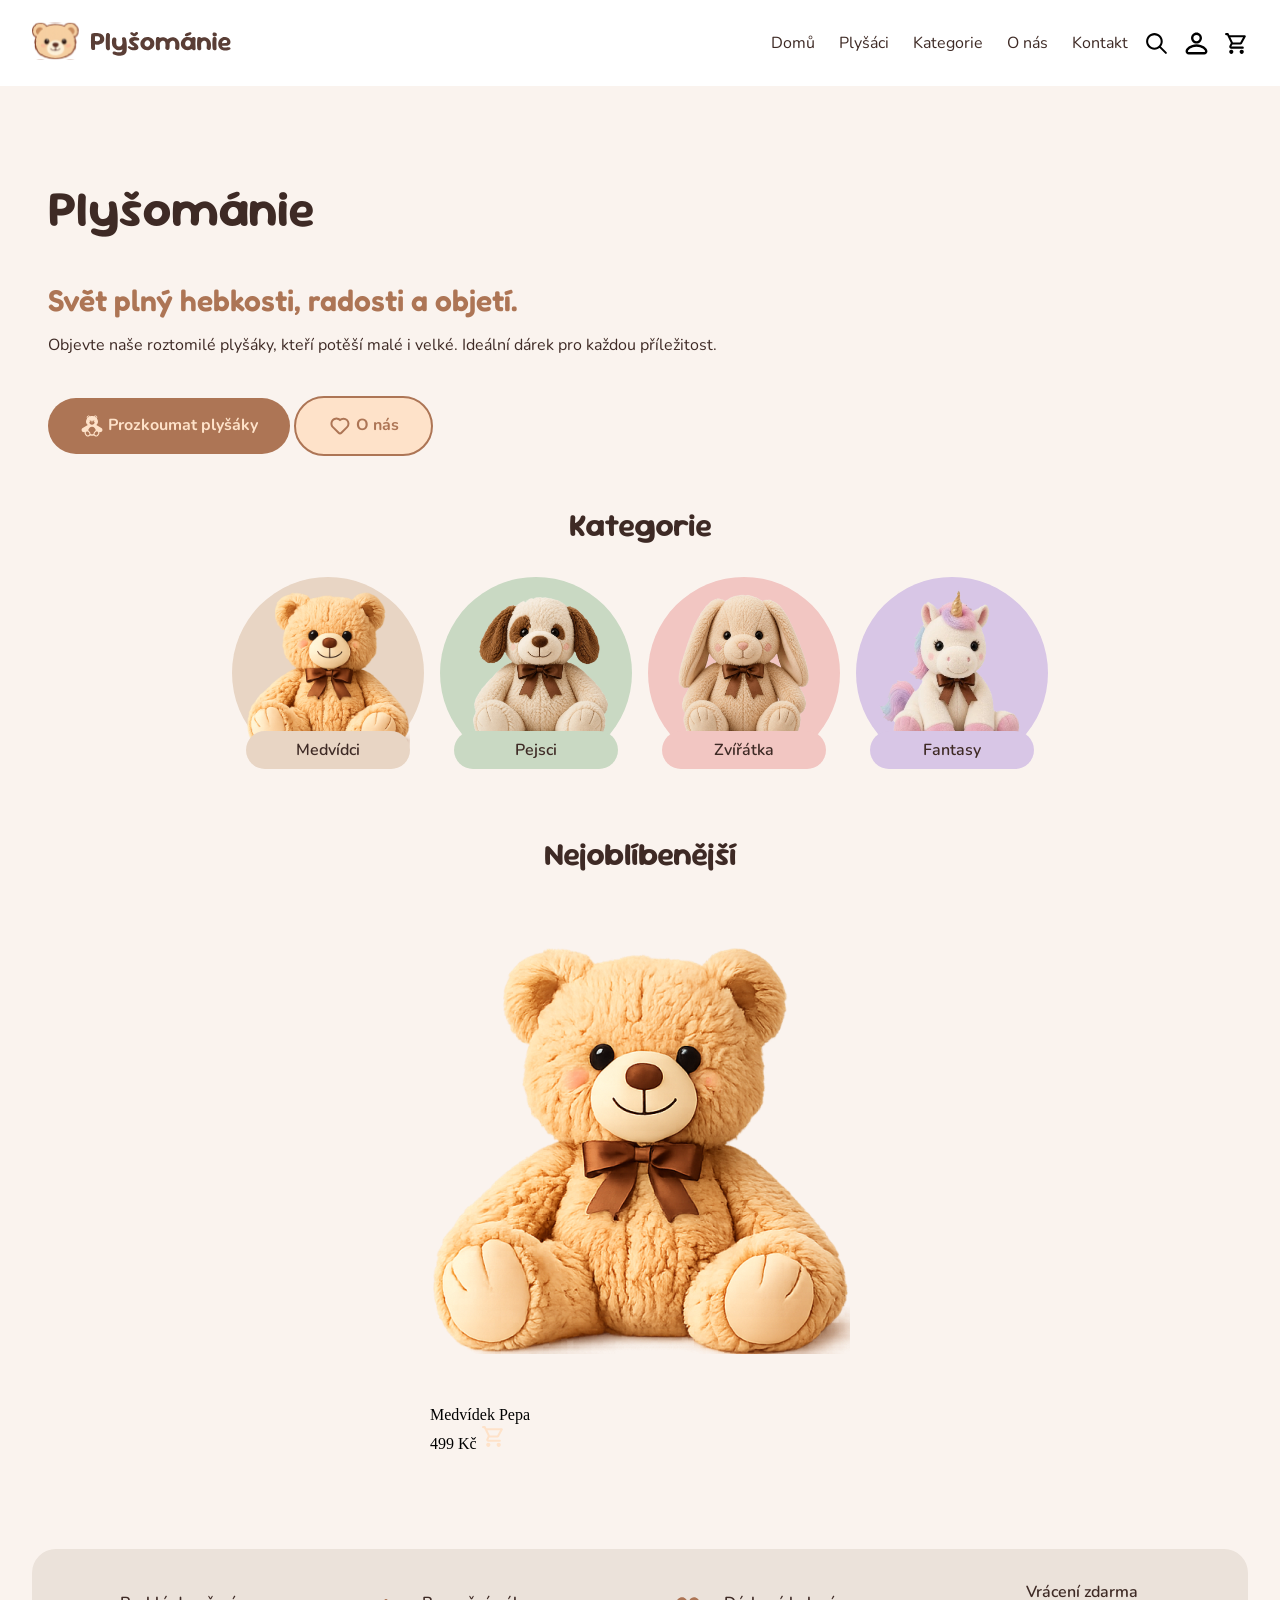
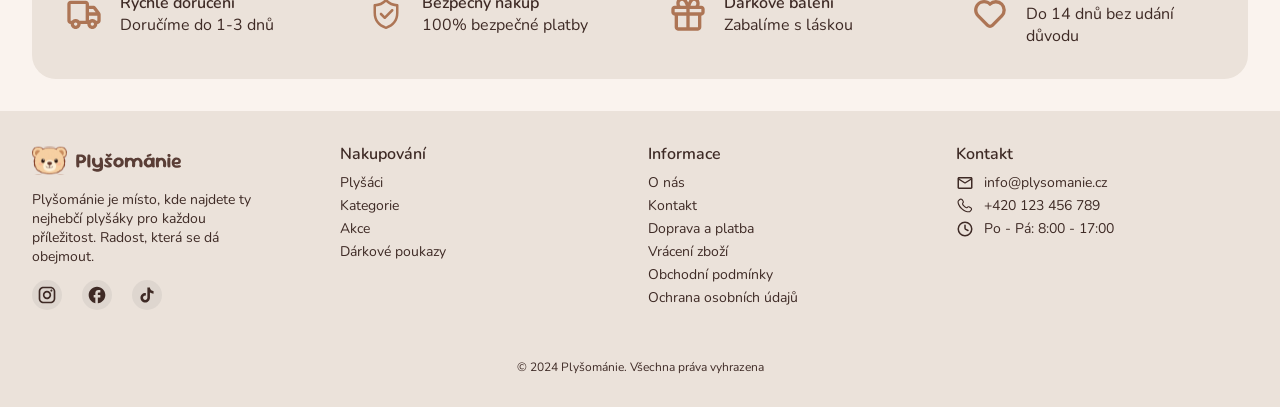
==== commit 95ecc1f4: "22. commit" ====
--- a/HTML/Domů.html
+++ b/HTML/Domů.html
@@ -13,7 +13,7 @@
     <header class="header">
         <div class="header__container">
             <a href="./Domů.html" class="logo">
-                <img src="../Pictures/Logo/Logo_a_název.svg" alt="Logo">
+                <img src="../Pictures/Logo/Logo_a_název.svg" class="logo__image" alt="Logo">
             </a>
             <div class="header__right">
                 <div class="hamburger-zone">
--- a/CSS/main.css
+++ b/CSS/main.css
@@ -84,6 +84,11 @@
     gap: 1rem;
 }
 
+.logo__image {
+    width: 200px;
+    height: auto;
+}
+
 .nav {
     display: flex;
     align-items: center;
@@ -94,6 +99,7 @@
     display: flex;
     list-style: none;
     gap: 1.5rem;
+    padding: 0;
 }
 
 .nav__link {
@@ -147,6 +153,7 @@
     position: absolute;
     margin-top: -1.5rem;
     margin-left: -3rem;
+    cursor: pointer;
 }
 
 .hamburger span {
@@ -273,8 +280,9 @@
 }
 
 .footer__logo-img {
-    width: 12.5rem;
+    width: 150px;
     height: auto;
+    padding-bottom: 0.5rem;
 }
 
 .footer__text {
@@ -369,7 +377,7 @@
 /* ================ Domů ================ */
 /* Hero */
 .hero {
-    padding: 1rem;
+    padding: 3rem;
 }
 
 .hero__title {
@@ -394,7 +402,7 @@
 
 .hero__button {
     margin-top: 1.5rem;
-    padding: 0.9rem 1.75rem;
+    padding: 1rem 2rem;
     border-radius: 50px;
     background-color: var(--primary-color);
     font-family: 'Nunito', sans-serif;
@@ -413,7 +421,7 @@
 
 .hero__button--secondary {
     margin-top: 1.5rem;
-    padding: 0.9rem 1.75rem;
+    padding: 1rem 2rem;
     border-radius: 50px;
     background-color: var(--secondary-color);
     font-family: 'Nunito', sans-serif;
@@ -421,7 +429,7 @@
     color: var(--primary-color);
     text-decoration: none;
     text-align: center;
-    border: solid 3px var(--primary-color);
+    border: solid 2px var(--primary-color);
     font-weight: 700;
 }
 
@@ -432,9 +440,13 @@
 }
 
 @media screen and (max-width: 500px) {
+    .hero {
+        padding: 1rem;
+    }
+
     .hero__button {
         margin-top: 1.5rem;
-        padding: 0.9rem 1.75rem;
+        padding: 1rem 2rem;
         border-radius: 50px;
         background-color: var(--primary-color);
         font-family: 'Nunito', sans-serif;
@@ -449,7 +461,7 @@
 
     .hero__button--secondary {
         margin-top: 0.5rem;
-        padding: 0.9rem 1.75rem;
+        padding: 1rem 2rem;
         border-radius: 50px;
         background-color: var(--secondary-color);
         font-family: 'Nunito', sans-serif;
@@ -457,7 +469,7 @@
         color: var(--primary-color);
         text-decoration: none;
         text-align: center;
-        border: solid 3px var(--primary-color);
+        border: solid 2px var(--primary-color);
         font-weight: 700;
         display: block;
     }
@@ -672,6 +684,26 @@
 }
 
 /* Benefity */
+.benefits__list {
+    display: grid;
+    grid-template-columns: repeat(auto-fit, minmax(220px, 1fr));
+    gap: 1.5rem;
+    list-style: none;
+    padding: 1rem;
+    background-color: var(--secondary-background-color);
+    margin: 2rem;
+    border-radius: 1.5rem;
+}
+
+.benefit {
+    display: flex;
+    align-items: center;
+    gap: 1rem;
+    padding: 1rem;
+    
+    border-radius: 1rem;
+}
+
 .benefit__icon {
     width: 40px;
     height: 40px;
@@ -688,6 +720,7 @@
     font-family: 'Nunito', sans-serif;
     color: var(--text-color);
     font-size: 1rem;
+    margin: 0;
 }
 
 
@@ -710,6 +743,14 @@
 
 /* ================ Kontakt ================ */
 /* Kontakt */
+.contact__list {
+    list-style: none;
+    padding: 0;
+    display: flex;
+    flex-direction: column;
+    gap: 1rem;
+}
+
 .contact__text-title {
     font-family: 'Nunito', sans-serif;
     font-weight: 600;
@@ -748,6 +789,19 @@
     color: var(--text-color);
     font-size: 0.875rem;
 }
+
+.section__darker {
+    margin: 2rem;
+    padding: 2rem;
+    background-color: var(--secondary-background-color);
+    border-radius: 1rem;
+}
+
+.section__title {
+    margin-top: 0;
+    margin-bottom: 2rem;
+}
+
 
 
 /* ================ Section ================ */
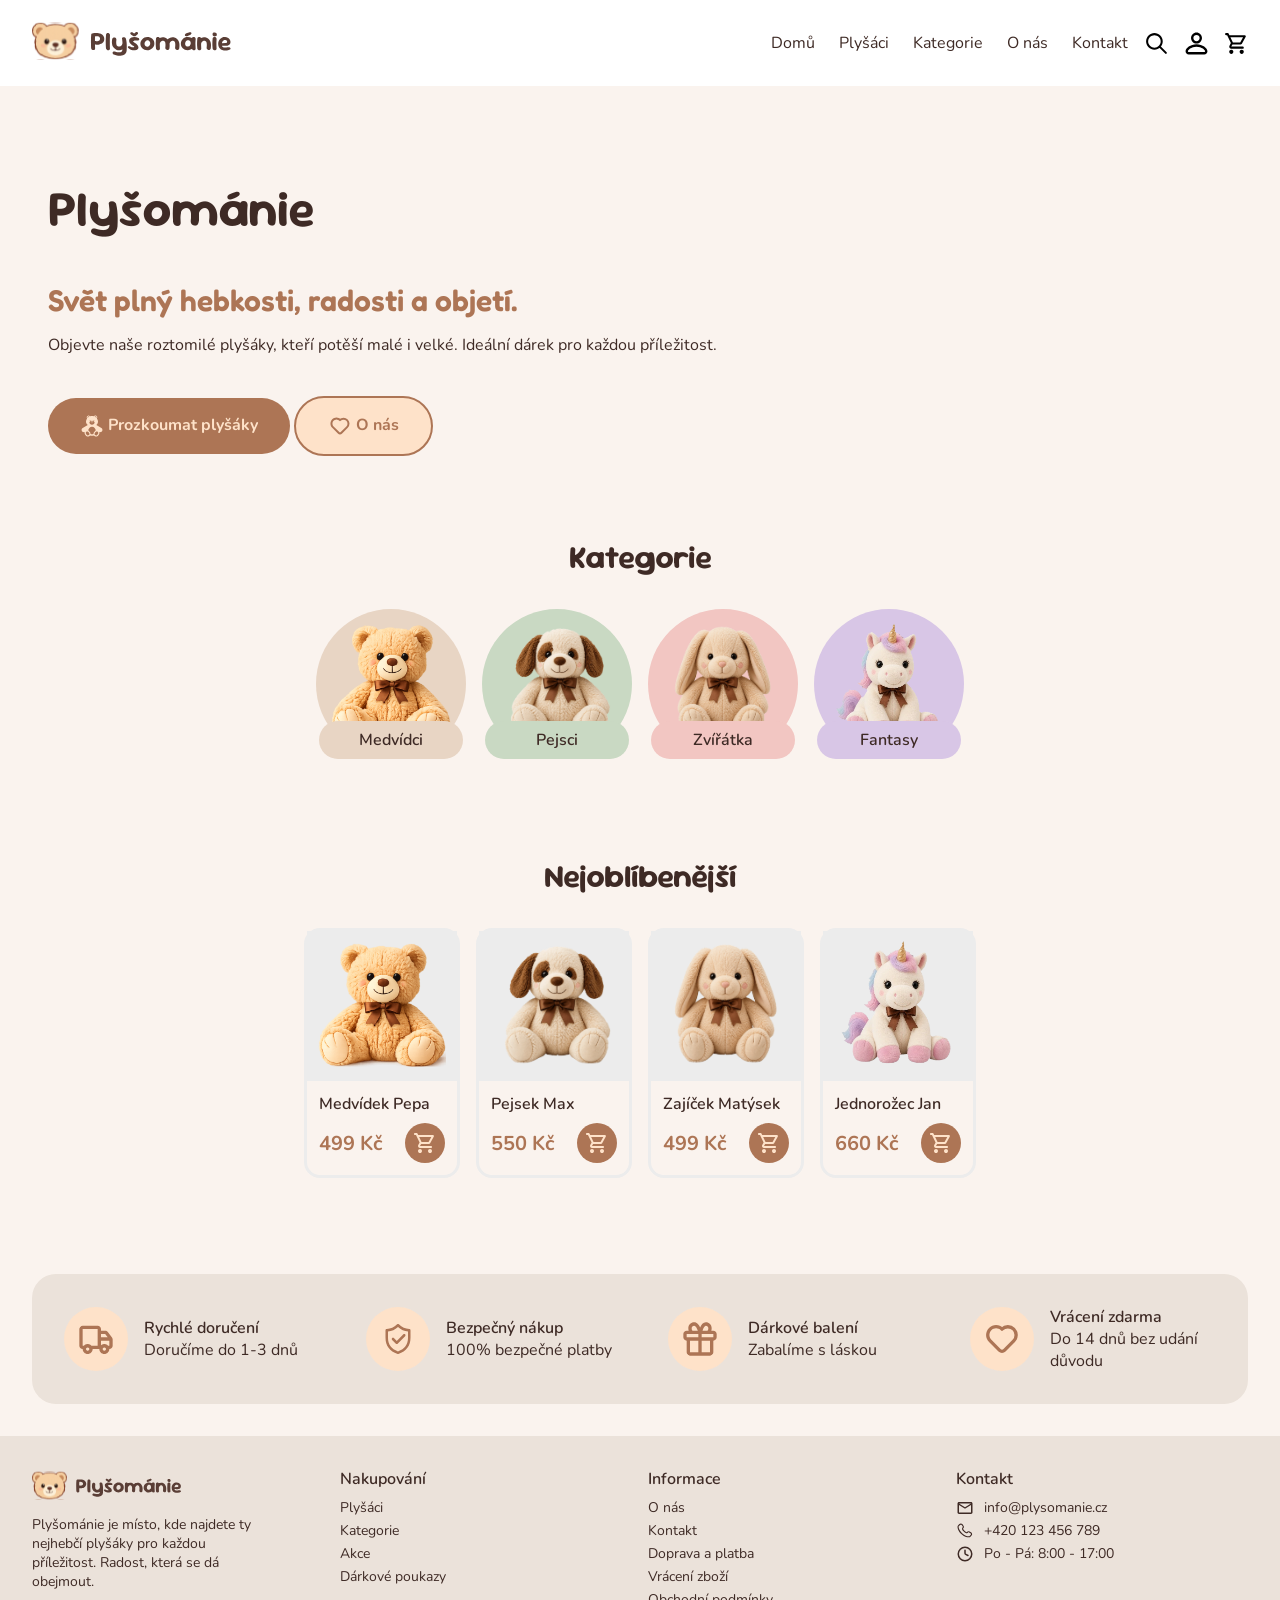
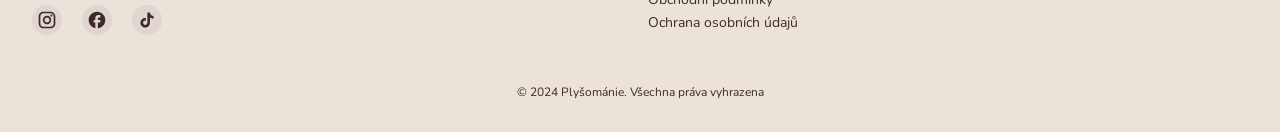
==== commit 4241bed6: "23. commit - Homepage-nejoblíbenější" ====
--- a/HTML/Domů.html
+++ b/HTML/Domů.html
@@ -118,21 +118,68 @@
         <h2 class="section__title">Nejoblíbenější</h2>
         <div class="products">
             <div class="products__item">
-                <img src="../Pictures/Animals/Medved.webp" alt="Medvídek" class="product__image">
+                <div class="product__picture">
+                    <img src="../Pictures/Animals/Medved.webp" alt="Medvídek" class="product__image">
+                </div>
                 <div class="product__info">
                     <span class="product__name">Medvídek Pepa</span>
                     <div class="product__footer">
                         <span class="product__price">499 Kč</span>
-                        <a href="#košík" class="btn-product">
+                        <button role="button" href="#košík" class="product__button">
                             <img src="../Pictures/Card/pmaterial-symbols_shopping-cart-outline-rounded.svg"
-                                alt="Do košíku">
-                        </a>
+                                class="product__shop-icon" alt="Do košíku">
+                        </button>
                     </div>
 
                 </div>
             </div>
             <div class="products__item">
-
+                <div class="product__picture">
+                    <img src="../Pictures/Animals/Pes.webp" alt="Pejsek" class="product__image">
+                </div>
+                <div class="product__info">
+                    <span class="product__name">Pejsek Max</span>
+                    <div class="product__footer">
+                        <span class="product__price">550 Kč</span>
+                        <button role="button" href="#košík" class="product__button">
+                            <img src="../Pictures/Card/pmaterial-symbols_shopping-cart-outline-rounded.svg"
+                                class="product__shop-icon" alt="Do košíku">
+                        </button>
+                    </div>
+
+                </div>
+            </div>
+            <div class="products__item">
+                <div class="product__picture">
+                    <img src="../Pictures/Animals/Zajic.webp" alt="Zajíček" class="product__image">
+                </div>
+                <div class="product__info">
+                    <span class="product__name">Zajíček Matýsek</span>
+                    <div class="product__footer">
+                        <span class="product__price">499 Kč</span>
+                        <button role="button" href="#košík" class="product__button">
+                            <img src="../Pictures/Card/pmaterial-symbols_shopping-cart-outline-rounded.svg"
+                                class="product__shop-icon" alt="Do košíku">
+                        </button>
+                    </div>
+
+                </div>
+            </div>
+            <div class="products__item">
+                <div class="product__picture">
+                    <img src="../Pictures/Animals/Jednorozec.webp" alt="Jednorozec" class="product__image">
+                </div>
+                <div class="product__info">
+                    <span class="product__name">Jednorožec Jan</span>
+                    <div class="product__footer">
+                        <span class="product__price">660 Kč</span>
+                        <button role="button" href="#košík" class="product__button">
+                            <img src="../Pictures/Card/pmaterial-symbols_shopping-cart-outline-rounded.svg"
+                                class="product__shop-icon" alt="Do košíku">
+                        </button>
+                    </div>
+
+                </div>
             </div>
         </div>
     </section>
--- a/CSS/main.css
+++ b/CSS/main.css
@@ -517,19 +517,27 @@
 
 .categories__item--bears {
     position: relative;
-    width: 12rem;
-    height: 12rem;
+    width: 100%;
+    height: 100%;
 }
 
 .categories__image {
     position: absolute;
-    width: 10.25rem;
+    width: 80%;
     z-index: 1;
     left: 50%;
     top: 50%;
     transform: translate(-50%, -50%);
 }
 
+.categories_item {
+    width: 150px;
+    height: 150px;
+    display: flex;
+    justify-content: center;
+    align-items: center;
+}
+
 .categories__title--bears {
     font-family: 'Nunito', sans-serif;
     font-weight: 600;
@@ -541,7 +549,7 @@
     z-index: 1;
     background-color: var(--category-bears);
     width: 4rem;
-    padding: 0.5em 3.125em;
+    padding: 0.5em 2.5em;
     border-radius: 50px;
     bottom: 0rem;
     left: 50%;
@@ -550,8 +558,8 @@
 
 .categories__circle--bears {
     z-index: -1;
-    width: 12rem;
-    height: 12rem;
+    width: 100%;
+    height: 100%;
     background-color: var(--category-bears);
     border-radius: 50%;
     position: absolute;
@@ -562,14 +570,14 @@
 
 .categories__item--dogs {
     position: relative;
-    width: 12rem;
-    height: 12rem;
+    width: 100%;
+    height: 100%;
 }
 
 .categories__circle--dogs {
     z-index: -1;
-    width: 12rem;
-    height: 12rem;
+    width: 100%;
+    height: 100%;
     background-color: var(--category-dogs);
     border-radius: 50%;
     position: absolute;
@@ -589,7 +597,7 @@
     z-index: 1;
     background-color: var(--category-dogs);
     width: 4rem;
-    padding: 0.5em 3.125em;
+    padding: 0.5em 2.5em;
     border-radius: 50px;
     bottom: 0rem;
     left: 50%;
@@ -598,14 +606,14 @@
 
 .categories__item--animals {
     position: relative;
-    width: 12rem;
-    height: 12rem;
+    width: 100%;
+    height: 100%;
 }
 
 .categories__circle--animals {
     z-index: -1;
-    width: 12rem;
-    height: 12rem;
+    width: 100%;
+    height: 100%;
     background-color: var(--category-animals);
     border-radius: 50%;
     position: absolute;
@@ -625,7 +633,7 @@
     z-index: 1;
     background-color: var(--category-animals);
     width: 4rem;
-    padding: 0.5em 3.125em;
+    padding: 0.5em 2.5em;
     border-radius: 50px;
     bottom: 0rem;
     left: 50%;
@@ -634,14 +642,14 @@
 
 .categories__item--fantasy {
     position: relative;
-    width: 12rem;
-    height: 12rem;
+    width: 100%;
+    height: 100%;
 }
 
 .categories__circle--fantasy {
     z-index: -1;
-    width: 12rem;
-    height: 12rem;
+    width: 100%;
+    height: 100%;
     background-color: var(--category-fantasy);
     border-radius: 50%;
     position: absolute;
@@ -661,7 +669,7 @@
     z-index: 1;
     background-color: var(--category-fantasy);
     width: 4rem;
-    padding: 0.5em 3.125em;
+    padding: 0.5em 2.5em;
     border-radius: 50px;
     bottom: 0rem;
     left: 50%;
@@ -681,6 +689,78 @@
     font-weight: 700;
     color: var(--secondary-text-color);
     font-size: 1.25rem;
+}
+
+.products {
+    display: flex;
+    flex-wrap: wrap;
+    align-items: center;
+    justify-content: center;
+    gap: 1rem;
+}
+
+.products__item {
+    display: flex;
+    flex-direction: column;
+    max-width: 150px;
+    border: solid 3px var(--menu-background-color);
+    border-radius: 1rem;
+}
+
+.product__info {
+    padding: 0.75rem;
+    display: flex;
+    flex-direction: column;
+    gap: 0.5rem;
+}
+
+.product__name {
+    font-family: 'Nunito', sans-serif;
+    font-weight: 600;
+    color: var(--text-color);
+    font-size: 1rem;
+}
+
+.product__footer {
+    display: flex;
+    align-items: center;
+    justify-content: space-between;
+}
+
+.product__image {
+    width: 100%;
+    height: 100%;
+    object-fit: contain;
+    object-position: center;
+}
+
+.product__picture {
+    width: 100%;
+    aspect-ratio: 1 / 1;
+    overflow: hidden;
+
+    background-color: var(--menu-background-color);
+}
+
+.product__price {
+    font-family: 'Nunito', sans-serif;
+    font-weight: 700;
+    color: var(--primary-color);
+    font-size: 1.25rem;
+}
+
+.product__button {
+    background-color: var(--primary-color);
+    border: none;
+    padding: 0.5rem;
+    cursor: pointer;
+    border-radius: 50%;
+}
+
+.product__shop-icon {
+    width: 24px;
+    height: 24px;
+    vertical-align: middle;
 }
 
 /* Benefity */
@@ -700,13 +780,15 @@
     align-items: center;
     gap: 1rem;
     padding: 1rem;
-    
     border-radius: 1rem;
 }
 
 .benefit__icon {
     width: 40px;
     height: 40px;
+    background-color: var(--secondary-color);
+    padding: 0.75rem;
+    border-radius: 50%;
 }
 
 .benefit__title {
@@ -798,7 +880,7 @@
 }
 
 .section__title {
-    margin-top: 0;
+    margin-top: 2rem;
     margin-bottom: 2rem;
 }
 
@@ -818,4 +900,4 @@
     font-family: 'Nunito', sans-serif;
     color: var(--text-color);
     font-size: 1rem;
-}+}
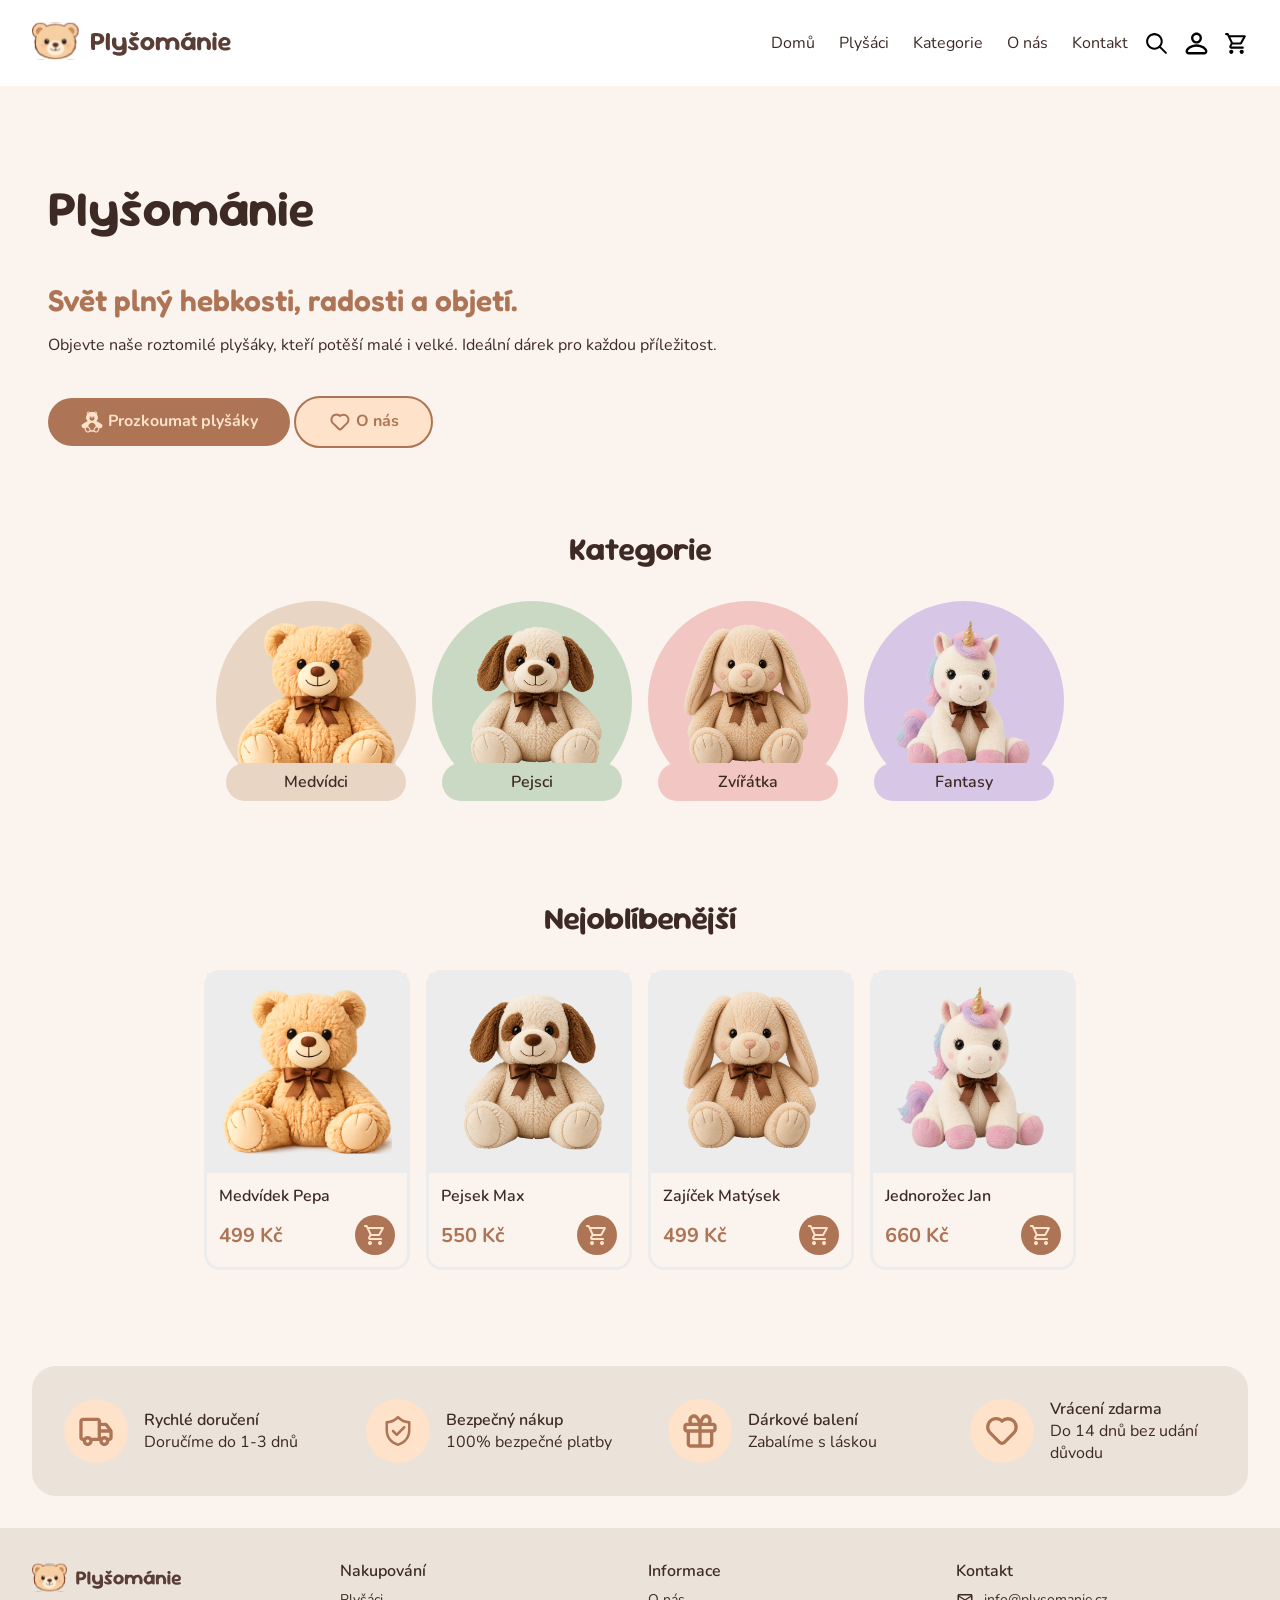
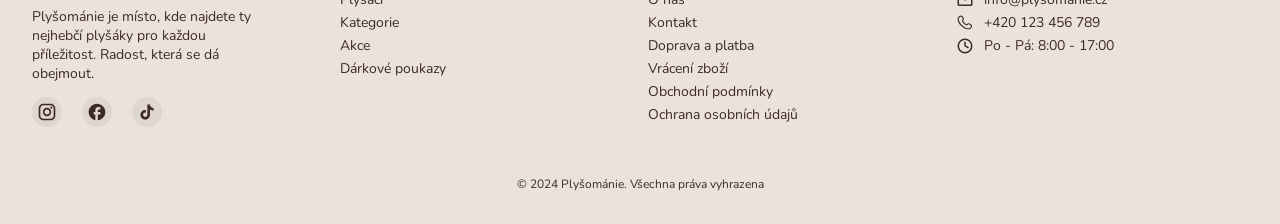
==== commit 05c48270: "28. commit" ====
--- a/HTML/Domů.html
+++ b/HTML/Domů.html
@@ -12,7 +12,7 @@
     <!-- Header -->
     <header class="header">
         <div class="header__container">
-            <a href="./Domů.html" class="logo">
+            <a href="./index.html" class="logo">
                 <img src="../Pictures/Logo/Logo_a_název.svg" class="logo__image" alt="Logo">
             </a>
             <div class="header__right">
@@ -27,7 +27,7 @@
 
                     <nav class="nav">
                         <ul class="nav__list">
-                            <li><a href="./Domů.html" class="nav__link">Domů</a></li>
+                            <li><a href="./index.html" class="nav__link">Domů</a></li>
                             <li><a href="./Plyšáci.html" class="nav__link">Plyšáci</a></li>
                             <li><a href="./Kategorie.html" class="nav__link">Kategorie</a></li>
                             <li><a href="./O nás.html" class="nav__link">O nás</a></li>
@@ -110,7 +110,15 @@
                 </a>
             </div>
         </div>
-        <a href="./Kategorie.html" class="categories__button">Zobrazit další kategorie</a>
+        <a href="./Kategorie.html" class="categories__button">
+            
+            <span>
+                Zobrazit další kategorie
+            </span>
+            <span>
+                <img src="../Pictures/Button icons/tabler_arrow-right.svg" class="button-icon" alt="O nás">
+            </span>
+        </a>
     </section>
 
     <!-- Nejoblíbenější -->
@@ -182,6 +190,15 @@
                 </div>
             </div>
         </div>
+        <a href="./Plyšáci.html" class="products__button">
+            
+            <span>
+               Zobrazit všechny plyšáky 
+            </span>
+            <span>
+                <img src="../Pictures/Button icons/tabler_arrow-right.svg" class="button-icon" alt="O nás">
+            </span>
+        </a>
     </section>
 
 
@@ -223,7 +240,7 @@
     <footer class="footer">
         <div class="footer__container">
             <div class="footer__brand">
-                <a href="./Domů.html" class="footer__logo">
+                <a href="./index.html" class="footer__logo">
                     <img src="../Pictures/Logo/Logo_a_název.svg" class="footer__logo-img" alt="Logo">
                 </a>
                 <p class="footer__text">
--- a/CSS/main.css
+++ b/CSS/main.css
@@ -63,6 +63,19 @@
 
 a {
     display: inline-block;
+}
+
+.body {
+    display: grid;
+    grid-template-columns: 1fr 1fr;
+}
+
+@media (max-width: 856px) {
+    .body {
+        grid-template-columns: 1fr;
+        gap: 1rem;
+        align-items: center;
+    }
 }
 
 /* Header */
@@ -402,7 +415,7 @@
 
 .hero__button {
     margin-top: 1.5rem;
-    padding: 1rem 2rem;
+    padding: 0.75rem 2rem;
     border-radius: 50px;
     background-color: var(--primary-color);
     font-family: 'Nunito', sans-serif;
@@ -421,7 +434,7 @@
 
 .hero__button--secondary {
     margin-top: 1.5rem;
-    padding: 1rem 2rem;
+    padding: 0.75rem 2rem;
     border-radius: 50px;
     background-color: var(--secondary-color);
     font-family: 'Nunito', sans-serif;
@@ -446,7 +459,7 @@
 
     .hero__button {
         margin-top: 1.5rem;
-        padding: 1rem 2rem;
+        padding: 0.75rem 2rem;
         border-radius: 50px;
         background-color: var(--primary-color);
         font-family: 'Nunito', sans-serif;
@@ -461,7 +474,7 @@
 
     .hero__button--secondary {
         margin-top: 0.5rem;
-        padding: 1rem 2rem;
+        padding: 0.75rem 2rem;
         border-radius: 50px;
         background-color: var(--secondary-color);
         font-family: 'Nunito', sans-serif;
@@ -496,24 +509,13 @@
     display: flex;
     align-items: center;
     justify-content: center;
+    width: 200px;
+    height: 200px;
 }
 
 .categories_item.hidden {
     display: none;
 }
-
-.categories__button {
-    display: none;
-    margin: 1.5rem auto 0;
-    padding: 0.9rem 1.75rem;
-    border: none;
-    border-radius: 50px;
-    background-color: var(--primary-color);
-    color: white;
-    font-family: 'Nunito', sans-serif;
-    font-size: 1rem;
-}
-
 
 .categories__item--bears {
     position: relative;
@@ -530,12 +532,12 @@
     transform: translate(-50%, -50%);
 }
 
-.categories_item {
-    width: 150px;
-    height: 150px;
-    display: flex;
+.categories_item-secondary {
+    display: flex;
+    align-items: center;
     justify-content: center;
-    align-items: center;
+    width: 200px;
+    height: 200px;
 }
 
 .categories__title--bears {
@@ -548,7 +550,7 @@
     position: absolute;
     z-index: 1;
     background-color: var(--category-bears);
-    width: 4rem;
+    width: 100px;
     padding: 0.5em 2.5em;
     border-radius: 50px;
     bottom: 0rem;
@@ -596,7 +598,7 @@
     position: absolute;
     z-index: 1;
     background-color: var(--category-dogs);
-    width: 4rem;
+    width: 100px;
     padding: 0.5em 2.5em;
     border-radius: 50px;
     bottom: 0rem;
@@ -632,7 +634,7 @@
     position: absolute;
     z-index: 1;
     background-color: var(--category-animals);
-    width: 4rem;
+    width: 100px;
     padding: 0.5em 2.5em;
     border-radius: 50px;
     bottom: 0rem;
@@ -668,7 +670,7 @@
     position: absolute;
     z-index: 1;
     background-color: var(--category-fantasy);
-    width: 4rem;
+    width: 100px;
     padding: 0.5em 2.5em;
     border-radius: 50px;
     bottom: 0rem;
@@ -676,6 +678,12 @@
     transform: translateX(-50%);
 }
 
+@media screen and (max-width: 600px) {
+  .categories_item:nth-child(n+3) {
+    display: none;
+  }
+}
+
 /* Card */
 .card__title {
     font-family: 'Nunito', sans-serif;
@@ -702,7 +710,7 @@
 .products__item {
     display: flex;
     flex-direction: column;
-    max-width: 150px;
+    max-width: 200px;
     border: solid 3px var(--menu-background-color);
     border-radius: 1rem;
 }
@@ -761,6 +769,45 @@
     width: 24px;
     height: 24px;
     vertical-align: middle;
+}
+
+.categories__button {
+    margin-top: 0.5rem;
+    padding: 0.75rem 2rem;
+    border-radius: 50px;
+    font-family: 'Nunito', sans-serif;
+    font-size: 1rem;
+    color: var(--primary-color);
+    text-decoration: none;
+    text-align: center;
+    border: solid 2px var(--primary-color);
+    font-weight: 700;
+    display: none;
+}
+
+.products__button {
+    margin-top: 0.5rem;
+    padding: 0.75rem 2rem;
+    border-radius: 50px;
+    font-family: 'Nunito', sans-serif;
+    font-size: 1rem;
+    color: var(--primary-color);
+    text-decoration: none;
+    text-align: center;
+    border: solid 2px var(--primary-color);
+    font-weight: 700;
+    display: none;
+}
+
+@media screen and (max-width: 664px) {
+  .products__item:nth-child(n+3) {
+    display: none;
+  }
+
+  .products__button,
+  .categories__button {
+    display: block;
+  }
 }
 
 /* Benefity */
@@ -808,6 +855,41 @@
 
 /* ================ O nás ================ */
 /* Tým */
+.team__list {
+    display: flex;
+    flex-direction: column;
+    flex-wrap: wrap;
+    gap: 1.5rem;
+    list-style: none;
+    padding: 0;
+}
+
+.team__member {
+    display: flex;
+    align-items: center;
+    gap: 1rem;
+}
+
+.team__picture {
+    width: 75px;
+    height: 75px;
+    border-radius: 50%;
+    overflow: hidden;
+    display: inline-block;
+}
+
+.team__info {
+    display: inline-block;
+
+}
+
+.team__image {
+    width: 100%;
+    height: 100%;
+    object-fit: cover;
+    object-position: center;
+}
+
 .team__name {
     font-family: 'Nunito', sans-serif;
     font-weight: 600;
@@ -820,6 +902,7 @@
     font-weight: 400;
     color: var(--text-color);
     font-size: 1rem;
+    display: block;
 }
 
 
@@ -833,11 +916,22 @@
     gap: 1rem;
 }
 
+.contact__item {
+    display: flex;
+    align-items: center;
+    gap: 1rem;
+}
+
 .contact__text-title {
     font-family: 'Nunito', sans-serif;
     font-weight: 600;
     color: var(--text-color);
-    font-size: 1rem;
+    font-size: 1.25rem;
+    display: block;
+}
+
+.contact__text {
+    display: inline-block;
 }
 
 .contact__text-description {
@@ -845,25 +939,91 @@
     color: var(--text-color);
     font-size: 1rem;
     text-decoration: none;
+    margin: 0;
+}
+
+.contact__social {
+    display: flex;
+    align-items: center;
+    gap: 1rem;
 }
 
 .contact__social-icon {
     width: 34px;
     height: 34px;
     text-decoration: none;
+    background-color: var(--secondary-color);
+    padding: 0.5rem;
+    border-radius: 50%;
 }
 
 .contact__icon {
     width: 40px;
     height: 40px;
+    background-color: var(--secondary-color);
+    padding: 1rem;
+    border-radius: 50%;
+    object-fit: contain;
 }
 
 /* Napište nám */
+.contact-form {
+    display: flex;
+    flex-direction: column;
+    align-items: stretch;
+    gap: 1rem;
+}
+
+.contact-form__input {
+    width: 100%;
+    padding: 0.75rem;
+    border: none;
+    border-radius: 0.5rem;
+    font-family: 'Nunito', sans-serif;
+    color: var(--text-color);
+    font-size: 0.875rem;
+    box-sizing: border-box;
+}
+
+.contact-form__textarea {
+    width: 100%;
+    height: 150px;
+    padding: 0.75rem;
+    border: none;
+    border-radius: 0.5rem;
+    font-family: 'Nunito', sans-serif;
+    color: var(--text-color);
+    font-size: 0.875rem;
+    box-sizing: border-box;
+    resize: none;
+}
+
+.contact-form__button {
+    padding: 0.75rem 1.5rem;
+    border: none;
+    border-radius: 50px;
+    background-color: var(--primary-color);
+    color: var(--secondary-color);
+    font-family: 'Nunito', sans-serif;
+    font-size: 1rem;
+    cursor: pointer;
+    align-self: flex-start;
+}
+
+.contact-form__consent {
+    display: flex;
+    align-items: center;
+    gap: 0.5rem;
+}
+
 .contact-form__checkbox-label {
-    gap: 10px;
+    display: inline-flex;
+    align-items: center;
     font-family: 'Nunito', sans-serif;
     color: var(--text-color);
     font-size: 0.875rem;
+    gap: 0.25rem;
+    flex-wrap: wrap;
 }
 
 .contact-form__label {
@@ -873,17 +1033,31 @@
 }
 
 .section__darker {
-    margin: 2rem;
+    margin: 2rem auto;
     padding: 2rem;
     background-color: var(--secondary-background-color);
     border-radius: 1rem;
+    width: min(280px, 100%);
+}
+
+@media screen and (min-width: 500px) {
+    .section__darker {
+        width: min(400px, 100%);
+    }
+    .contact-form__checkbox-label {
+    display: inline-flex;
+    align-items: center;
+    font-family: 'Nunito', sans-serif;
+    color: var(--text-color);
+    font-size: 0.875rem;
+    gap: 0.25rem;
+}
 }
 
 .section__title {
     margin-top: 2rem;
     margin-bottom: 2rem;
 }
-
 
 
 /* ================ Section ================ */
@@ -900,4 +1074,5 @@
     font-family: 'Nunito', sans-serif;
     color: var(--text-color);
     font-size: 1rem;
-}
+    padding: 0 1.5rem;
+}
